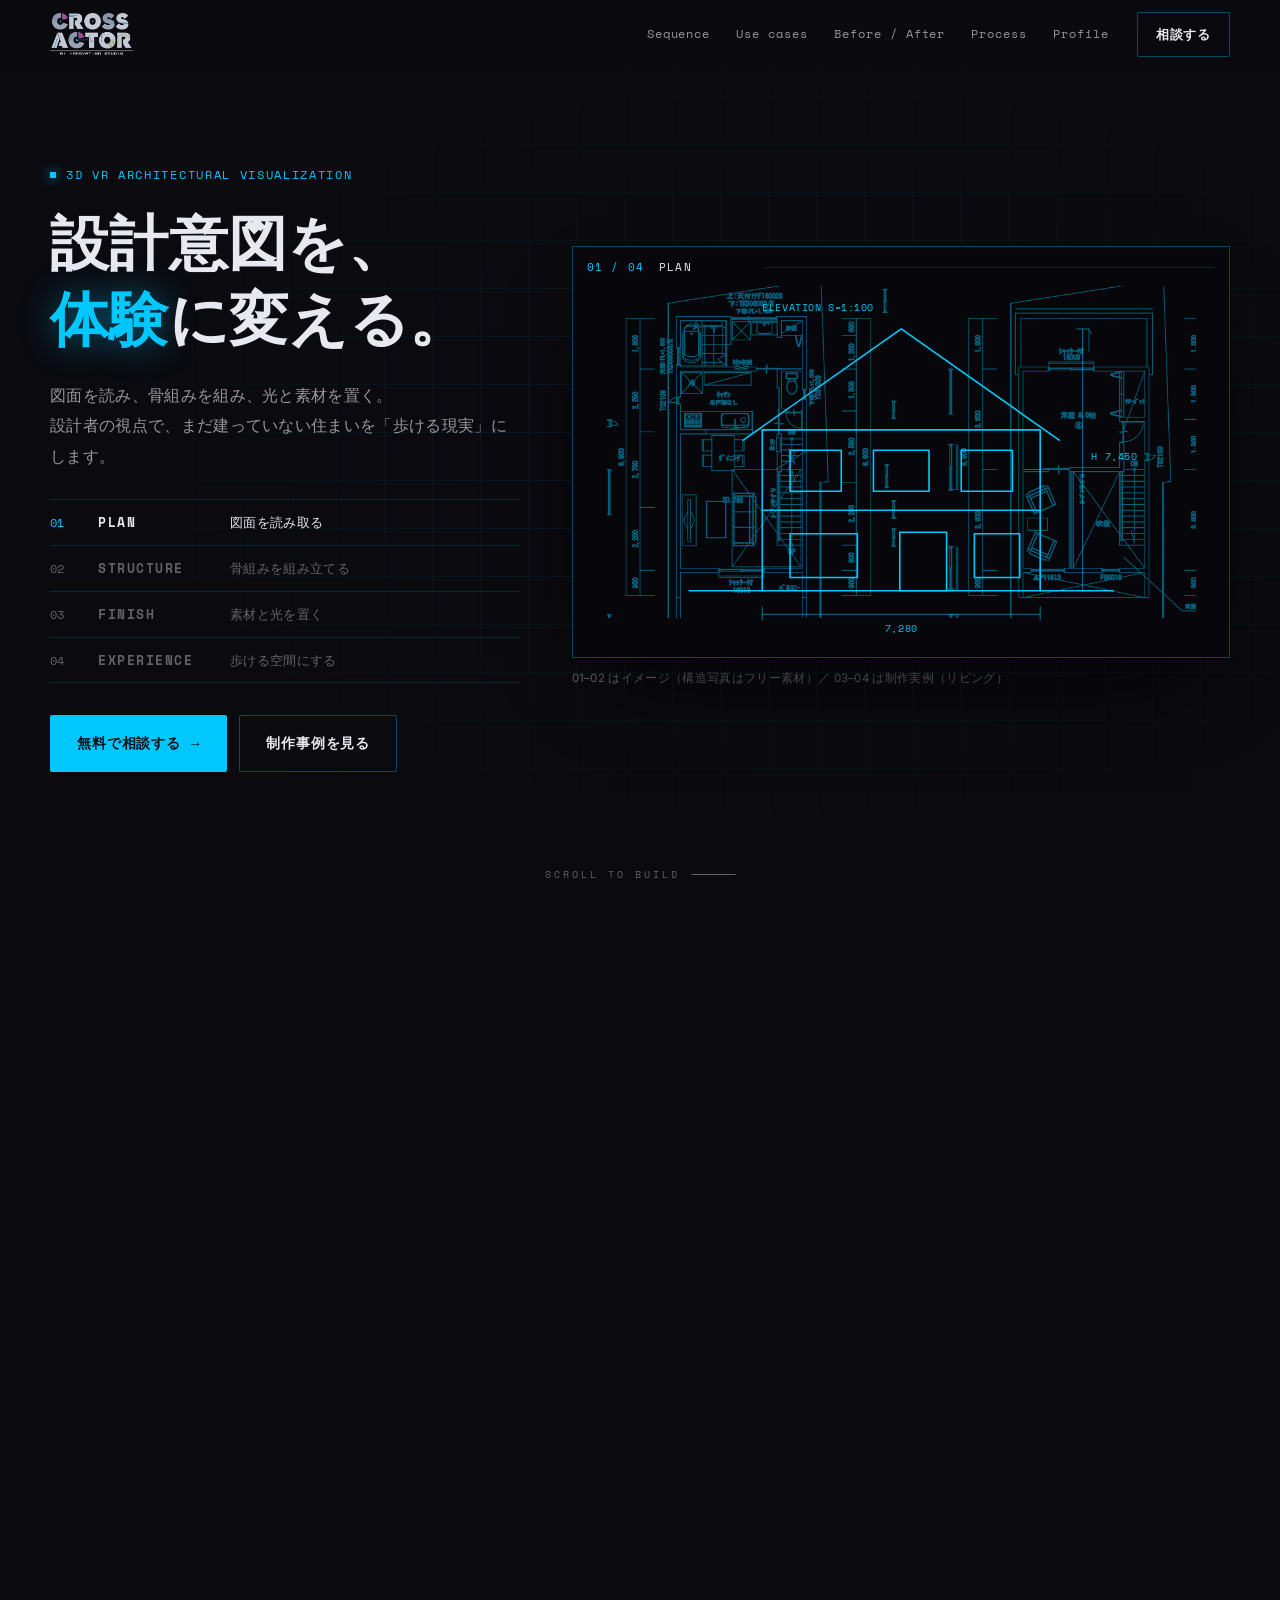
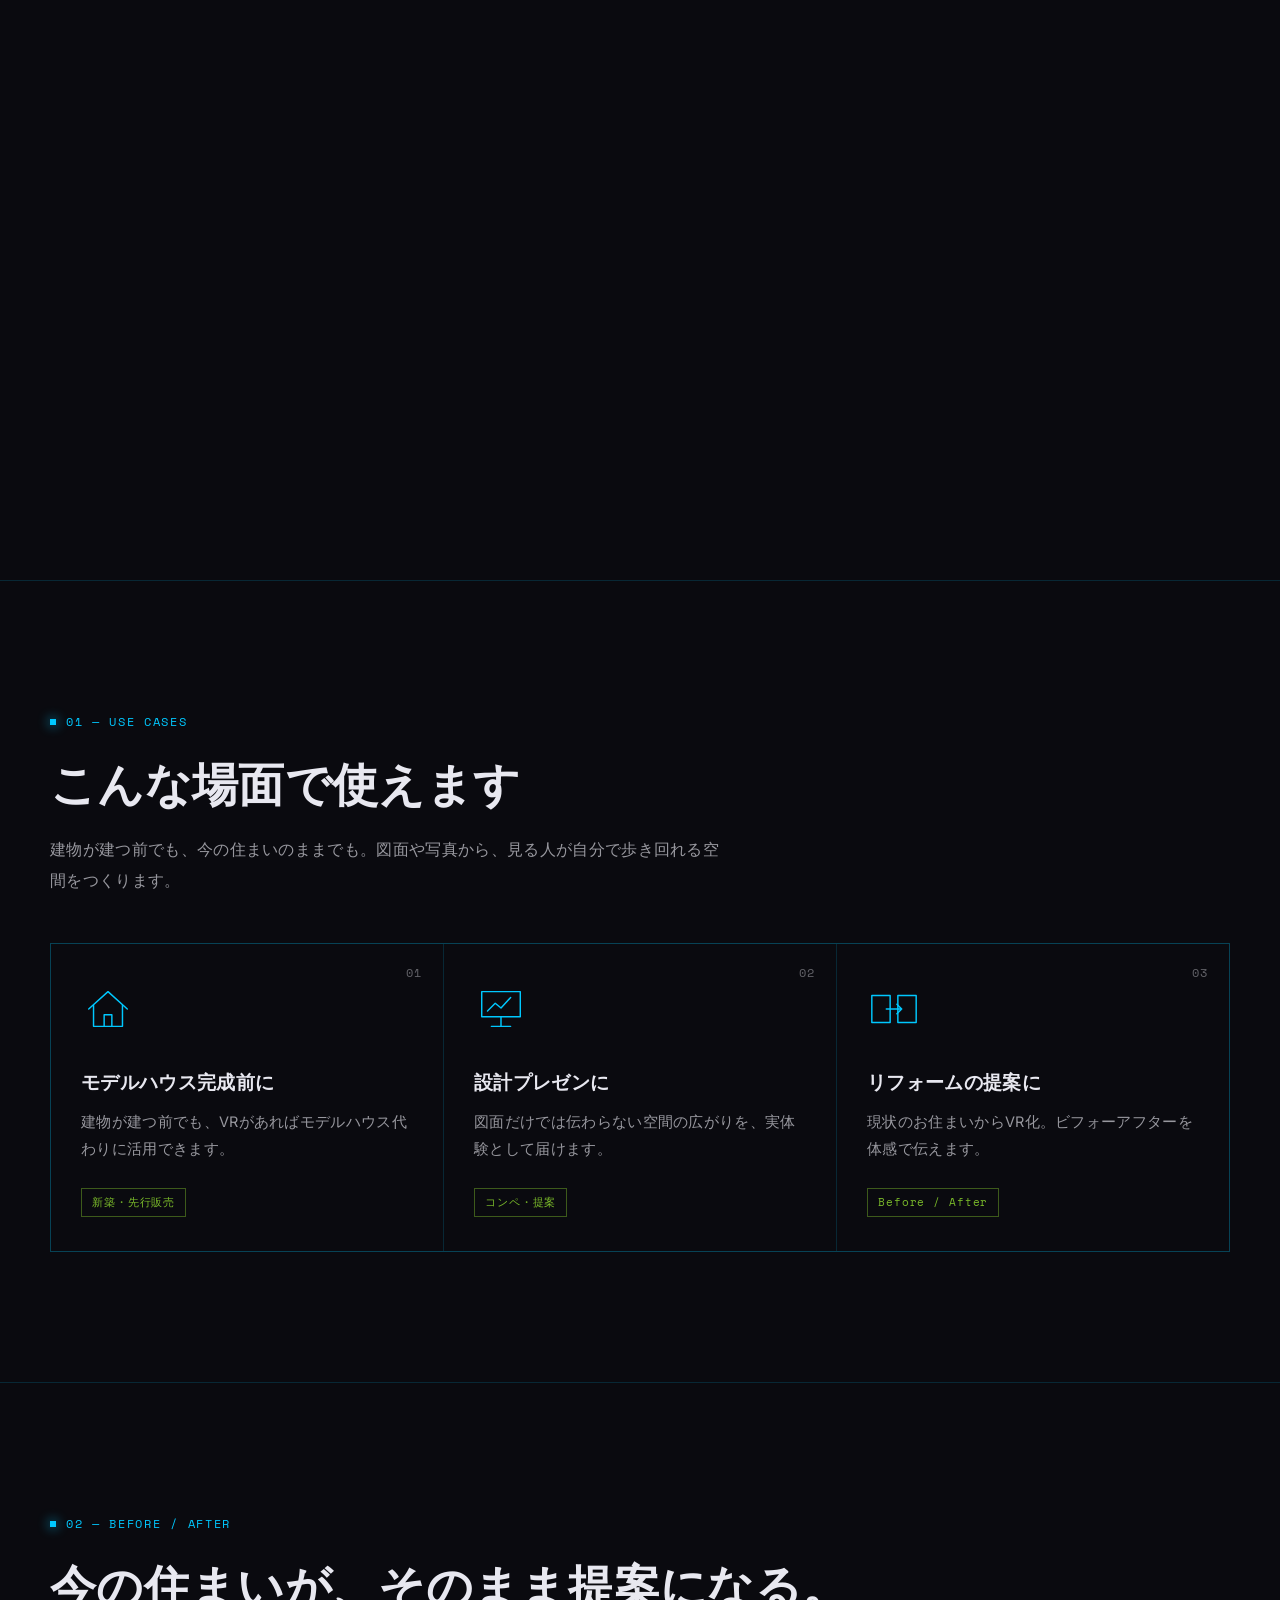
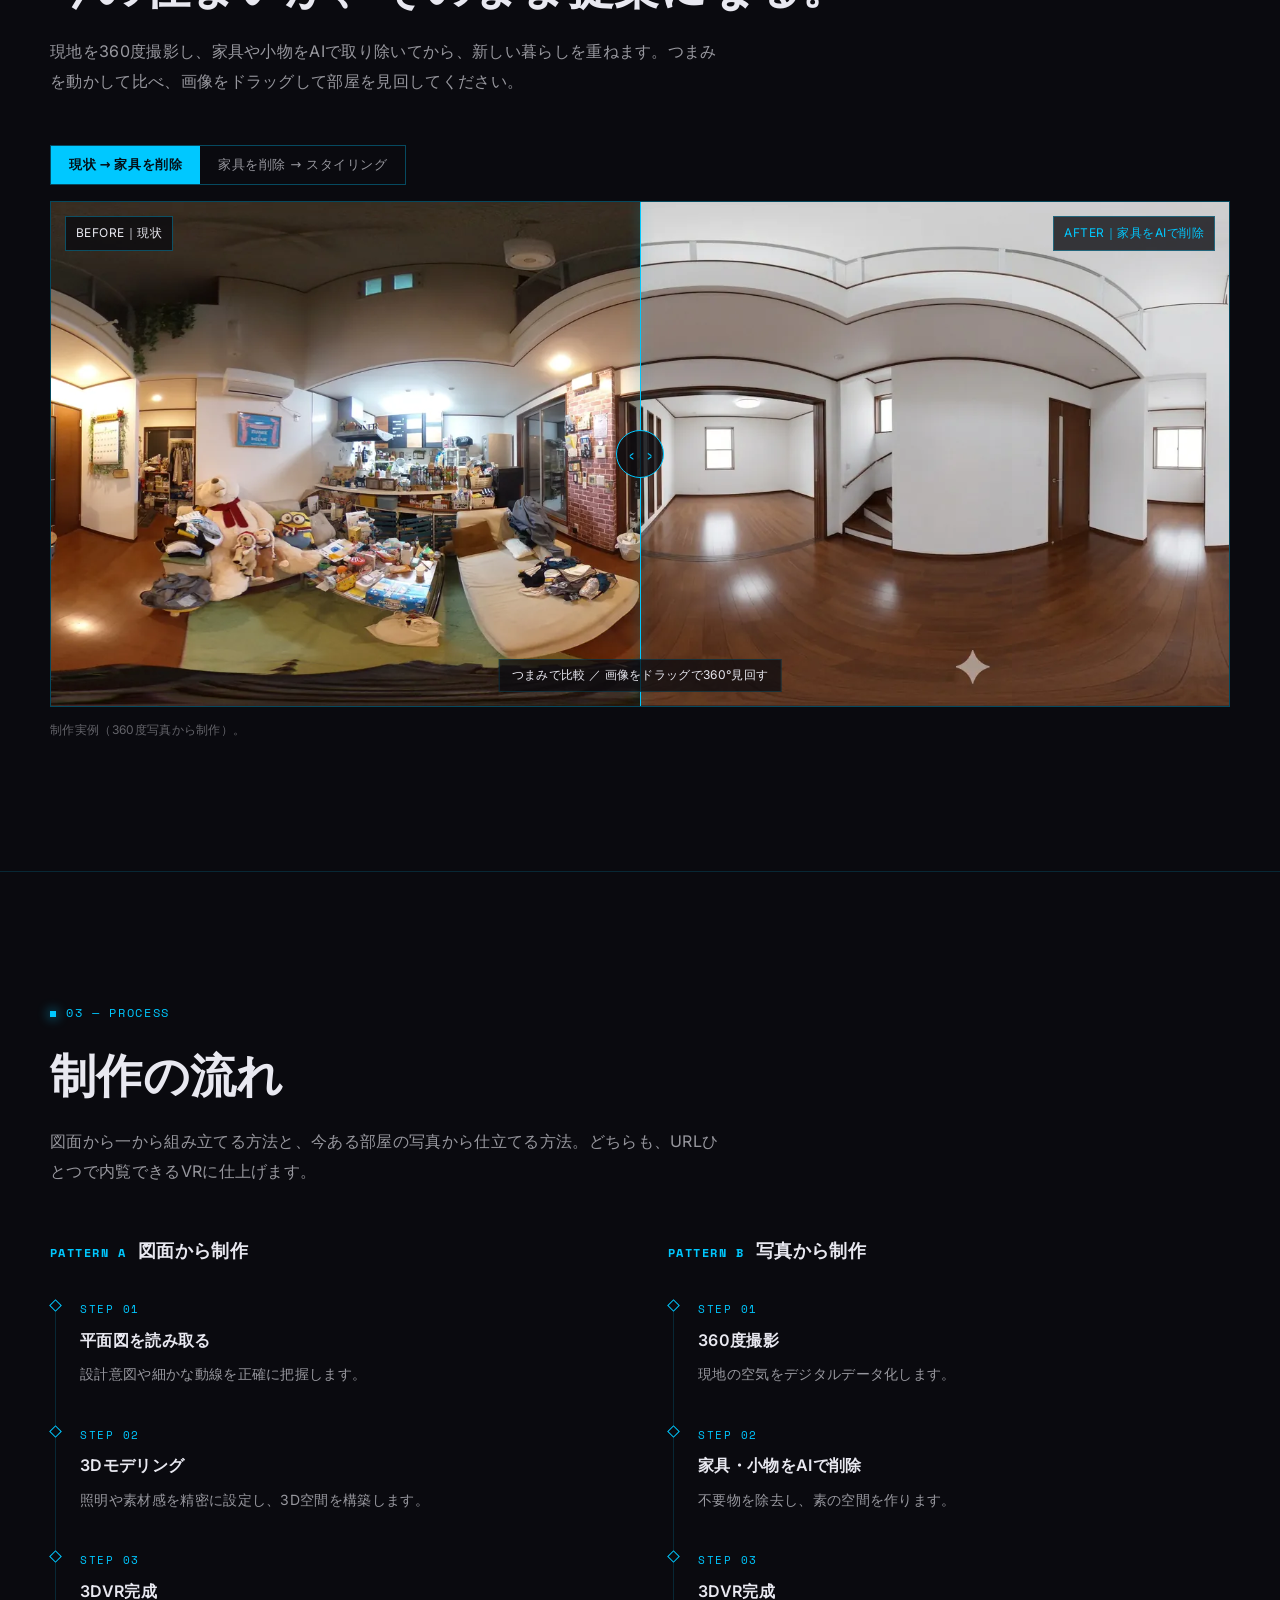
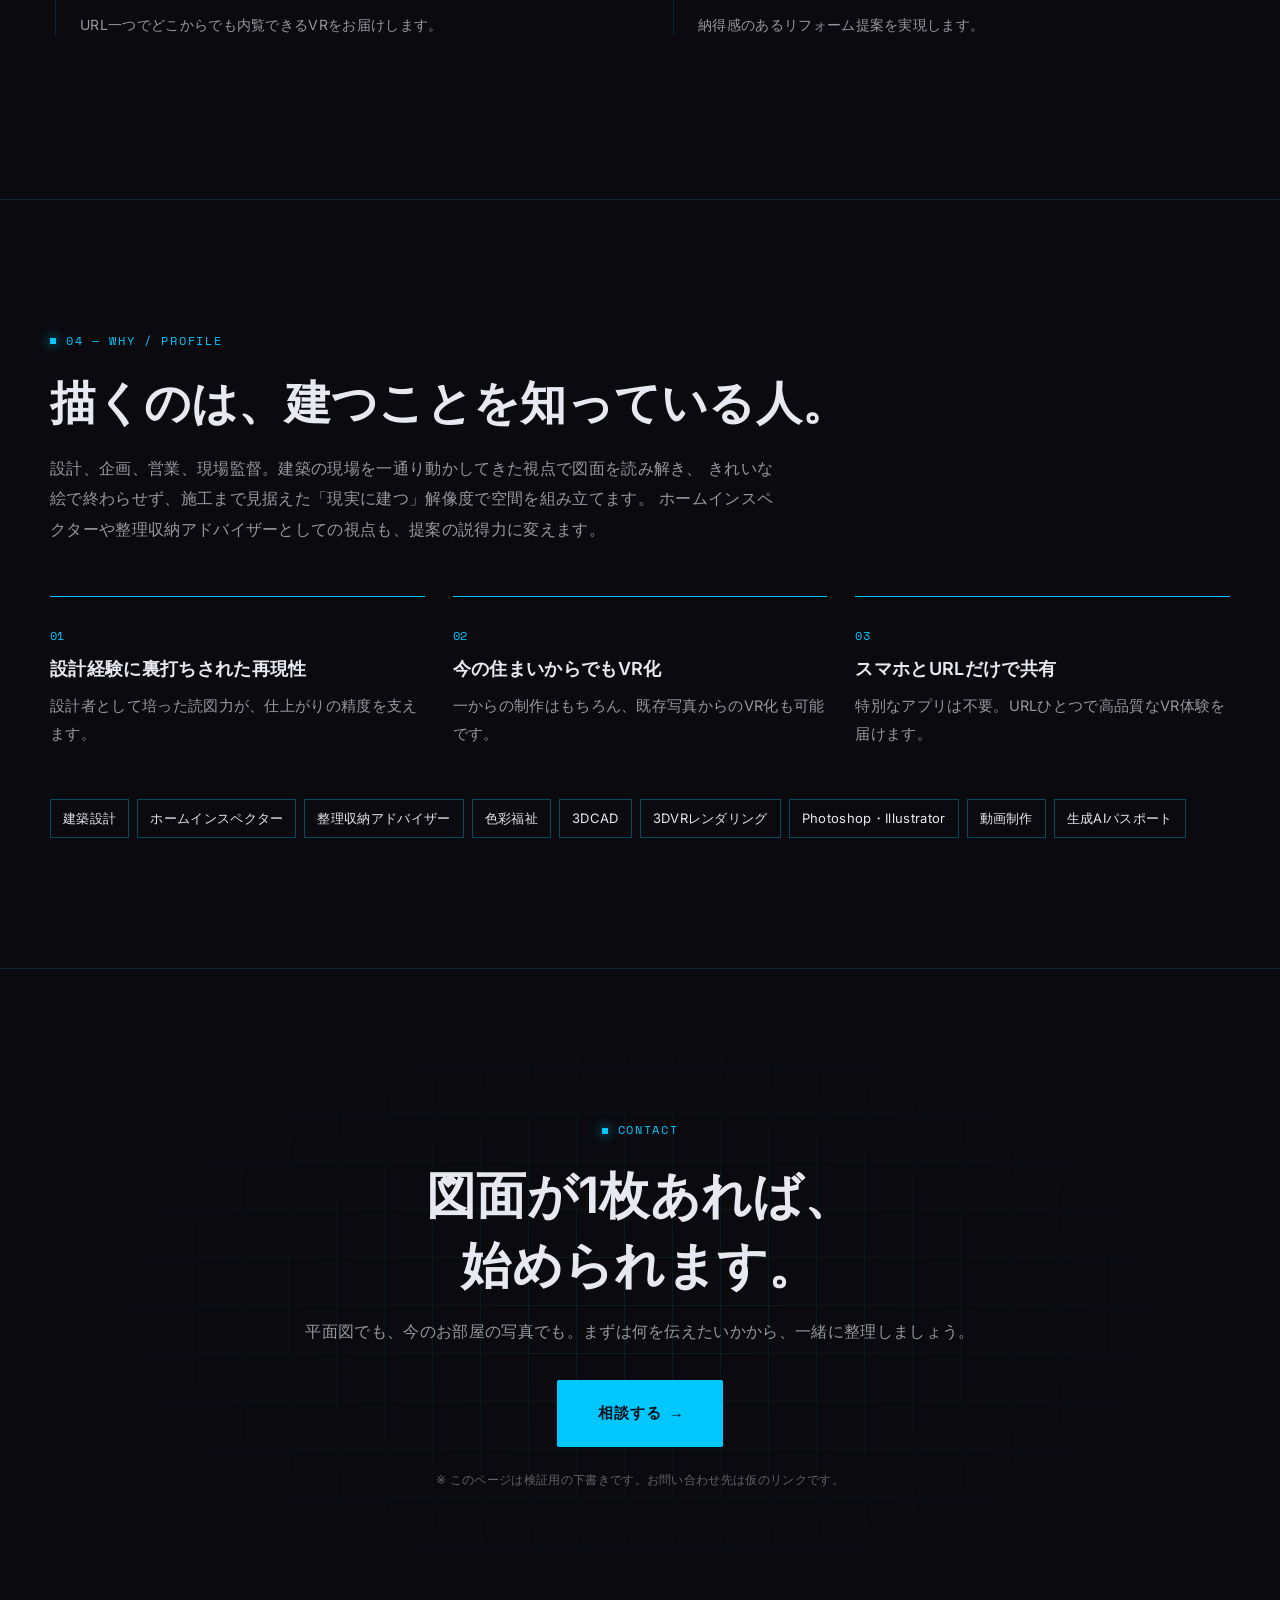
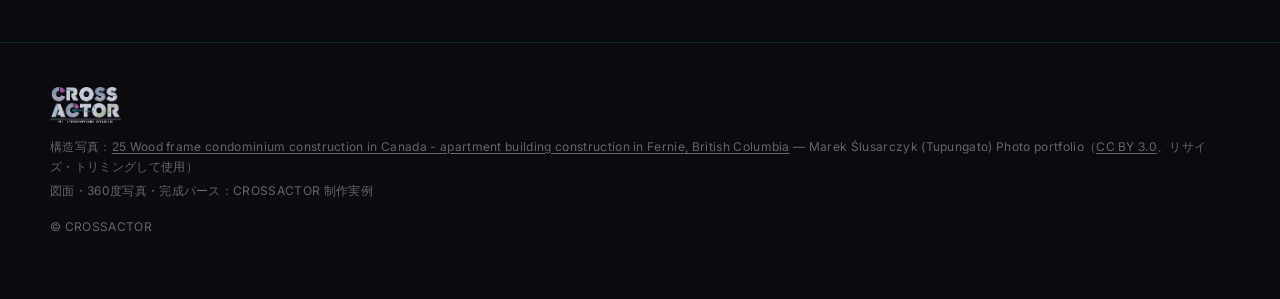
==== index.html @ f20d8192 "Crossactor の 3D VR 建築ビジュアライゼーション LP を作成 motionsites.ai を参考に「構造が見える動的演出」で構成した。 コピーは公開中のポートフォリオサイトをもとに" ====
<!DOCTYPE html>
<html lang="ja">
<head>
<meta charset="UTF-8">
<meta name="viewport" content="width=device-width, initial-scale=1">
<title>CROSSACTOR — 設計意図を、体験に変える。</title>
<meta name="description" content="図面を読み、骨組みを組み、光と素材を置く。設計者の視点で、まだ建っていない住まいを歩ける3D VR空間にします。">
<link rel="stylesheet" href="styles.css">
</head>
<body>

<header class="nav">
  <a class="nav__logo" href="#top"><img src="assets/logo-light.png" alt="CROSSACTOR AI INNOVATION STUDIO" width="618" height="314"></a>
  <nav class="nav__links" aria-label="ページ内リンク">
    <a href="#top">Sequence</a>
    <a href="#usecase">Use cases</a>
    <a href="#compare">Before / After</a>
    <a href="#process">Process</a>
    <a href="#profile">Profile</a>
  </nav>
  <a class="btn btn--line nav__cta" href="#contact">相談する</a>
</header>

<main>

<!-- ============ SEQUENCE ============
     縦に長いセクションの中身を sticky で固定し、スクロール量で
     図面 → 構造 → 完成 → 体験 の順に建物が立ち上がっていく -->
<section class="seq" id="top">
  <div class="seq__stage">
    <div class="grid" aria-hidden="true"></div>

    <div class="seq__copy">
      <p class="label"><span class="label__dot"></span>3D VR ARCHITECTURAL VISUALIZATION</p>
      <h1 class="seq__title">設計意図を、<br><span class="hl">体験</span>に変える。</h1>
      <p class="seq__lead">
        図面を読み、骨組みを組み、光と素材を置く。<br>
        設計者の視点で、まだ建っていない住まいを「歩ける現実」にします。
      </p>

      <ol class="phases" aria-label="制作の段階">
        <li class="phase" data-phase="0"><span class="phase__no">01</span><span class="phase__en">PLAN</span><span class="phase__ja">図面を読み取る</span></li>
        <li class="phase" data-phase="1"><span class="phase__no">02</span><span class="phase__en">STRUCTURE</span><span class="phase__ja">骨組みを組み立てる</span></li>
        <li class="phase" data-phase="2"><span class="phase__no">03</span><span class="phase__en">FINISH</span><span class="phase__ja">素材と光を置く</span></li>
        <li class="phase" data-phase="3"><span class="phase__no">04</span><span class="phase__en">EXPERIENCE</span><span class="phase__ja">歩ける空間にする</span></li>
      </ol>

      <div class="seq__actions">
        <a class="btn btn--primary" href="#contact">無料で相談する</a>
        <a class="btn btn--line" href="#compare">制作事例を見る</a>
      </div>
    </div>

    <div class="seq__view">
      <div class="frame" aria-hidden="true">
        <img class="layer layer--plan" src="assets/plan-lines.webp" alt="">
        <img class="layer layer--structure" src="assets/structure.webp" alt="">
        <svg class="layer layer--draw" id="drawing" viewBox="0 0 800 560" preserveAspectRatio="xMidYMid meet">
          <g id="g-plan"></g>
          <g id="g-struct"></g>
        </svg>
        <img class="layer layer--finish" src="assets/render-living.webp" alt="">

        <div class="vr">
          <span class="vr__c vr__c--tl"></span><span class="vr__c vr__c--tr"></span>
          <span class="vr__c vr__c--bl"></span><span class="vr__c vr__c--br"></span>
          <span class="vr__cross"></span>
          <span class="vr__read">VR VIEW ／ MOVE TO LOOK</span>
        </div>

        <div class="hud">
          <span class="hud__no">01 / 04</span>
          <span class="hud__name">PLAN</span>
          <span class="hud__bar"><i></i></span>
        </div>
      </div>
      <p class="view__caption">01–02 はイメージ（構造写真はフリー素材）／ 03–04 は制作実例（リビング）</p>
    </div>

    <div class="scrollcue" aria-hidden="true">SCROLL TO BUILD<span></span></div>
  </div>
</section>

<!-- ============ USE CASES ============ -->
<section class="section" id="usecase">
  <div class="wrap">
    <p class="label reveal"><span class="label__dot"></span>01 — USE CASES</p>
    <h2 class="h2 reveal">こんな場面で使えます</h2>
    <p class="lead reveal">建物が建つ前でも、今の住まいのままでも。図面や写真から、見る人が自分で歩き回れる空間をつくります。</p>

    <div class="cards">
      <article class="card reveal">
        <span class="card__no">01</span>
        <svg class="card__icon" viewBox="0 0 56 56" aria-hidden="true"><path d="M8 28 28 10l20 18"/><path d="M13 24v22h30V24"/><path d="M24 46V34h8v12"/></svg>
        <h3>モデルハウス完成前に</h3>
        <p>建物が建つ前でも、VRがあればモデルハウス代わりに活用できます。</p>
        <span class="tag">新築・先行販売</span>
      </article>
      <article class="card reveal" data-delay="90">
        <span class="card__no">02</span>
        <svg class="card__icon" viewBox="0 0 56 56" aria-hidden="true"><rect x="8" y="10" width="40" height="26"/><path d="M28 36v10M18 46h20"/><path d="M14 30l8-8 6 5 10-11"/></svg>
        <h3>設計プレゼンに</h3>
        <p>図面だけでは伝わらない空間の広がりを、実体験として届けます。</p>
        <span class="tag">コンペ・提案</span>
      </article>
      <article class="card reveal" data-delay="180">
        <span class="card__no">03</span>
        <svg class="card__icon" viewBox="0 0 56 56" aria-hidden="true"><rect x="5" y="14" width="19" height="28"/><rect x="32" y="14" width="19" height="28"/><path d="M20 28h16M31 23l5 5-5 5"/></svg>
        <h3>リフォームの提案に</h3>
        <p>現状のお住まいからVR化。ビフォーアフターを体感で伝えます。</p>
        <span class="tag">Before / After</span>
      </article>
    </div>
  </div>
</section>

<!-- ============ BEFORE / AFTER ============ -->
<section class="section" id="compare">
  <div class="wrap">
    <p class="label reveal"><span class="label__dot"></span>02 — BEFORE / AFTER</p>
    <h2 class="h2 reveal">今の住まいが、そのまま提案になる。</h2>
    <p class="lead reveal">現地を360度撮影し、家具や小物をAIで取り除いてから、新しい暮らしを重ねます。つまみを動かして比べ、画像をドラッグして部屋を見回してください。</p>

    <div class="cmp-tabs reveal" role="tablist" aria-label="比較する組み合わせ">
      <button class="cmp-tab" role="tab" aria-selected="true"
        data-a="assets/room-before.webp" data-b="assets/room-cleared.webp"
        data-la="BEFORE｜現状" data-lb="AFTER｜家具をAIで削除">現状 → 家具を削除</button>
      <button class="cmp-tab" role="tab" aria-selected="false"
        data-a="assets/room-cleared.webp" data-b="assets/room-styled.webp"
        data-la="BEFORE｜家具を削除" data-lb="AFTER｜スタイリング">家具を削除 → スタイリング</button>
    </div>

    <div class="cmp reveal" id="cmp">
      <div class="cmp__img cmp__img--a"></div>
      <div class="cmp__img cmp__img--b"></div>
      <span class="cmp__line"></span>
      <button class="cmp__handle" type="button" role="slider" aria-label="比較の位置" aria-valuemin="0" aria-valuemax="100" aria-valuenow="50">‹ ›</button>
      <span class="cmp__tag cmp__tag--a">BEFORE｜現状</span>
      <span class="cmp__tag cmp__tag--b">AFTER｜家具をAIで削除</span>
      <p class="cmp__hint">つまみで比較 ／ 画像をドラッグで360°見回す</p>
    </div>
    <p class="cmp-note">制作実例（360度写真から制作）。</p>
  </div>
</section>

<!-- ============ PROCESS ============ -->
<section class="section" id="process">
  <div class="wrap">
    <p class="label reveal"><span class="label__dot"></span>03 — PROCESS</p>
    <h2 class="h2 reveal">制作の流れ</h2>
    <p class="lead reveal">図面から一から組み立てる方法と、今ある部屋の写真から仕立てる方法。どちらも、URLひとつで内覧できるVRに仕上げます。</p>

    <div class="tracks">
      <div class="track reveal">
        <h3><small>PATTERN A</small>図面から制作</h3>
        <ol class="steps">
          <li class="step"><span class="step__no">STEP 01</span><h4>平面図を読み取る</h4><p>設計意図や細かな動線を正確に把握します。</p></li>
          <li class="step"><span class="step__no">STEP 02</span><h4>3Dモデリング</h4><p>照明や素材感を精密に設定し、3D空間を構築します。</p></li>
          <li class="step"><span class="step__no">STEP 03</span><h4>3DVR完成</h4><p>URL一つでどこからでも内覧できるVRをお届けします。</p></li>
        </ol>
      </div>
      <div class="track reveal" data-delay="120">
        <h3><small>PATTERN B</small>写真から制作</h3>
        <ol class="steps">
          <li class="step"><span class="step__no">STEP 01</span><h4>360度撮影</h4><p>現地の空気をデジタルデータ化します。</p></li>
          <li class="step"><span class="step__no">STEP 02</span><h4>家具・小物をAIで削除</h4><p>不要物を除去し、素の空間を作ります。</p></li>
          <li class="step"><span class="step__no">STEP 03</span><h4>3DVR完成</h4><p>納得感のあるリフォーム提案を実現します。</p></li>
        </ol>
      </div>
    </div>
  </div>
</section>

<!-- ============ PROFILE ============ -->
<section class="section" id="profile">
  <div class="wrap">
    <p class="label reveal"><span class="label__dot"></span>04 — WHY / PROFILE</p>
    <h2 class="h2 reveal">描くのは、建つことを<wbr>知っている人。</h2>
    <p class="profile__text reveal">
      設計、企画、営業、現場監督。建築の現場を一通り動かしてきた視点で図面を読み解き、
      きれいな絵で終わらせず、施工まで見据えた「現実に建つ」解像度で空間を組み立てます。
      ホームインスペクターや整理収納アドバイザーとしての視点も、提案の説得力に変えます。
    </p>

    <div class="why">
      <div class="why__item reveal"><span class="why__no">01</span><h3>設計経験に裏打ちされた再現性</h3><p>設計者として培った読図力が、仕上がりの精度を支えます。</p></div>
      <div class="why__item reveal" data-delay="90"><span class="why__no">02</span><h3>今の住まいからでもVR化</h3><p>一からの制作はもちろん、既存写真からのVR化も可能です。</p></div>
      <div class="why__item reveal" data-delay="180"><span class="why__no">03</span><h3>スマホとURLだけで共有</h3><p>特別なアプリは不要。URLひとつで高品質なVR体験を届けます。</p></div>
    </div>

    <ul class="skills reveal" aria-label="スキルと資格">
      <li>建築設計</li><li>ホームインスペクター</li><li>整理収納アドバイザー</li><li>色彩福祉</li>
      <li>3DCAD</li><li>3DVRレンダリング</li><li>Photoshop・Illustrator</li><li>動画制作</li><li>生成AIパスポート</li>
    </ul>
  </div>
</section>

<!-- ============ CTA ============ -->
<section class="cta" id="contact">
  <div class="wrap cta__inner">
    <p class="label label--center reveal"><span class="label__dot"></span>CONTACT</p>
    <h2 class="cta__title reveal">図面が1枚あれば、始められます。</h2>
    <p class="cta__lead reveal">平面図でも、今のお部屋の写真でも。まずは何を伝えたいかから、一緒に整理しましょう。</p>
    <a class="btn btn--primary btn--lg reveal" href="#contact">相談する</a>
    <p class="cta__note">※ このページは検証用の下書きです。お問い合わせ先は仮のリンクです。</p>
  </div>
</section>

</main>

<footer class="foot">
  <div class="wrap foot__inner">
    <img class="foot__logo" src="assets/logo-light.png" alt="CROSSACTOR" width="618" height="314">
    <ul class="credits">
      <li>構造写真：<a href="https://commons.wikimedia.org/wiki/File:25_Wood_frame_condominium_construction_in_Canada_-_apartment_building_construction_in_Fernie,_British_Columbia.jpg" rel="noopener">25 Wood frame condominium construction in Canada - apartment building construction in Fernie, British Columbia</a> — Marek Ślusarczyk (Tupungato) Photo portfolio（<a href="https://creativecommons.org/licenses/by/3.0" rel="noopener license">CC BY 3.0</a>、リサイズ・トリミングして使用）</li>
      <li>図面・360度写真・完成パース：CROSSACTOR 制作実例</li>
    </ul>
    <p class="foot__copy">© CROSSACTOR</p>
  </div>
</footer>

<script src="app.js"></script>
</body>
</html>
---- styles.css ----
/* =========================================================
   CROSSACTOR — 3D VR 建築ビジュアライゼーション LP
   配色と書体は、ロゴと公開中ポートフォリオサイトから引いている
   （brand-guide.md は空のため）
   ========================================================= */

/* 書体は同梱（ライセンス: assets/fonts/OFL-*.txt） */
@font-face{
  font-family:"Space Mono"; font-style:normal; font-weight:400; font-display:swap;
  src:url("assets/fonts/space-mono-400-latin.woff2") format("woff2");
}
@font-face{
  font-family:"Space Mono"; font-style:normal; font-weight:700; font-display:swap;
  src:url("assets/fonts/space-mono-700-latin.woff2") format("woff2");
}
@font-face{
  font-family:"Inter"; font-style:normal; font-weight:300 600; font-display:swap;
  src:url("assets/fonts/inter-latin.woff2") format("woff2");
}

:root{
  --bg:      #0a0a0f;
  --bg2:     #0e0f17;
  --ink:     #07070b;

  --cyan:    #00c8ff;   /* ロゴの回路線 */
  --purple:  #b44af0;   /* ロゴの扇形 */
  --green:   #7aba2a;   /* ロゴの家 */

  --text:    #e8e8f0;
  --muted:   rgba(232,232,240,.64);
  --faint:   rgba(232,232,240,.4);
  --rule:    rgba(0,200,255,.16);
  --rule2:   rgba(0,200,255,.34);

  --wrap:    1180px;
  --ease:    cubic-bezier(.16,.84,.44,1);

  --mono: "Space Mono", ui-monospace, Menlo, Consolas, monospace;
  --sans: Inter, "Hiragino Kaku Gothic ProN", "Hiragino Sans", "Yu Gothic",
          "Noto Sans JP", Meiryo, system-ui, sans-serif;
}

*, *::before, *::after{ box-sizing:border-box; }
html{ scroll-behavior:smooth; }
body{
  margin:0;
  background:var(--bg); color:var(--text);
  font-family:var(--sans); font-size:16px; line-height:1.9; letter-spacing:.02em;
  -webkit-font-smoothing:antialiased;
  overflow-x:hidden;
}
img{ max-width:100%; display:block; }
/* 日本語の見出しは句読点でだけ折り返す（「始められま／す。」のような泣き別れを防ぐ）。
   句読点の無い長い語が画面幅を超えるときだけ、どこでも折る */
.seq__title, .h2, .cta__title, .card h3, .why__item h3{
  word-break:keep-all; overflow-wrap:anywhere; line-break:strict;
}
a{ color:inherit; text-decoration:none; }
.wrap{ width:min(100% - 48px, var(--wrap)); margin-inline:auto; }

/* ---------- ナビ ---------- */
.nav{
  position:fixed; inset:0 0 auto 0; z-index:100;
  display:flex; align-items:center; gap:28px;
  padding:12px max(24px, calc((100vw - var(--wrap)) / 2));
  background:linear-gradient(to bottom, rgba(10,10,15,.92), rgba(10,10,15,0));
  border-bottom:1px solid transparent;
  transition:background .4s var(--ease), border-color .4s var(--ease);
}
.nav.is-stuck{
  background:rgba(10,10,15,.9);
  backdrop-filter:blur(12px);
  border-bottom-color:var(--rule);
}
.nav__logo img{ height:42px; width:auto; }
.nav__links{ display:flex; gap:26px; margin-left:auto; }
.nav__links a{
  font-family:var(--mono); font-size:12px; letter-spacing:.08em;
  color:var(--muted); transition:color .3s var(--ease);
}
.nav__links a:hover{ color:var(--cyan); }

/* ---------- ボタン ---------- */
.btn{
  display:inline-flex; align-items:center; justify-content:center; gap:10px;
  padding:14px 26px; border:1px solid transparent; border-radius:2px;
  font-size:14px; font-weight:600; letter-spacing:.06em; white-space:nowrap;
  cursor:pointer;
  transition:transform .35s var(--ease), box-shadow .35s var(--ease),
             border-color .35s var(--ease), color .35s var(--ease), background .35s var(--ease);
}
.btn--primary{ background:var(--cyan); color:#041018; }
.btn--primary::after{ content:"→"; font-family:var(--mono); }
.btn--primary:hover{
  transform:translateY(-2px);
  box-shadow:0 0 0 1px var(--cyan), 0 12px 40px -10px rgba(0,200,255,.75);
}
.btn--line{ border-color:var(--rule2); color:var(--text); background:rgba(10,10,15,.4); }
.btn--line:hover{ border-color:var(--cyan); color:var(--cyan); }
.btn--lg{ padding:18px 40px; font-size:15px; }
.nav__cta{ padding:9px 18px; font-size:13px; }

/* ---------- 共通見出し ---------- */
.label{
  display:flex; align-items:center; gap:10px;
  font-family:var(--mono); font-size:12px; letter-spacing:.14em;
  color:var(--cyan); margin:0 0 18px;
}
.label--center{ justify-content:center; }
.label__dot{ width:6px; height:6px; background:var(--cyan); box-shadow:0 0 12px var(--cyan); flex:none; }
.h2{ font-size:clamp(28px, 4vw, 46px); line-height:1.4; font-weight:700; margin:0 0 18px; }
.lead{ color:var(--muted); max-width:42em; margin:0 0 48px; }

/* =========================================================
   SEQUENCE（図面 → 構造 → 完成 → 体験）
   ========================================================= */
.seq{ position:relative; height:420vh; }
.seq__stage{
  position:sticky; top:0;
  height:100vh; height:100svh;
  overflow:hidden;
  display:grid; grid-template-columns:minmax(0,5fr) minmax(0,7fr);
  gap:clamp(24px, 4vw, 64px); align-items:center;
  padding:92px max(24px, calc((100vw - var(--wrap)) / 2)) 56px;
}
/* 方眼：設計図の紙を思わせる背景 */
.grid{
  position:absolute; inset:0; z-index:0; pointer-events:none;
  background-image:
    linear-gradient(var(--rule) 1px, transparent 1px),
    linear-gradient(90deg, var(--rule) 1px, transparent 1px);
  background-size:48px 48px;
  -webkit-mask-image:radial-gradient(ellipse at 62% 50%, #000 15%, transparent 72%);
          mask-image:radial-gradient(ellipse at 62% 50%, #000 15%, transparent 72%);
  opacity:.55;
}

.seq__copy{ position:relative; z-index:2; }
.seq__title{
  font-size:clamp(34px, 4.6vw, 64px); line-height:1.3; font-weight:800;
  margin:0 0 22px;
}
.hl{ color:var(--cyan); text-shadow:0 0 34px rgba(0,200,255,.45); }
.seq__lead{ color:var(--muted); font-size:clamp(14px, 1.3vw, 16px); margin:0 0 28px; }

.phases{ list-style:none; margin:0 0 32px; padding:0; border-top:1px solid var(--rule); }
.phase{
  position:relative;
  display:grid; grid-template-columns:40px 124px 1fr; align-items:baseline; gap:8px;
  padding:10px 0; border-bottom:1px solid var(--rule);
  color:var(--faint); transition:color .4s var(--ease);
}
/* 段階ごとの進み具合を下線で見せる */
.phase::after{
  content:""; position:absolute; left:0; bottom:-1px; height:1px;
  width:calc(var(--t, 0) * 100%);
  background:var(--cyan); box-shadow:0 0 8px var(--cyan);
}
.phase.is-active, .phase.is-done{ color:var(--text); }
.phase__no{ font-family:var(--mono); font-size:12px; }
.phase.is-active .phase__no{ color:var(--cyan); }
.phase__en{ font-family:var(--mono); font-size:13px; font-weight:700; letter-spacing:.12em; }
.phase__ja{ font-size:13px; }
.seq__actions{ display:flex; flex-wrap:wrap; gap:12px; }

.seq__view{ position:relative; z-index:2; }
.frame{
  position:relative; overflow:hidden;
  aspect-ratio:16 / 10;
  border:1px solid var(--rule2);
  background:var(--ink);
  box-shadow:0 40px 90px -40px rgba(0,0,0,.9), 0 0 0 1px rgba(0,0,0,.4);
}
.layer{ position:absolute; inset:0; width:100%; height:100%; object-fit:cover; }

.layer--plan{ z-index:1; object-fit:contain; padding:5%; opacity:0; }
/* 構造写真は下から“立ち上がる”ように見せる */
.layer--structure{
  z-index:2; opacity:0;
  clip-path:inset(100% 0 0 0);
  filter:saturate(.75) contrast(1.06) brightness(.78);
}
.layer--draw{ z-index:3; }
.layer--draw line, .layer--draw polyline, .layer--draw rect{
  fill:none; stroke:var(--cyan); stroke-width:1.6;
  vector-effect:non-scaling-stroke; stroke-linecap:round; stroke-linejoin:round;
  stroke-dasharray:1; stroke-dashoffset:1;
}
.layer--draw .dim{ stroke:rgba(0,200,255,.55); stroke-width:1; }
.layer--draw .struct{ stroke:var(--green); stroke-opacity:.9; }
.layer--draw text{
  fill:var(--cyan); font-family:var(--mono); font-size:13px; letter-spacing:.06em;
  opacity:0;
}
/* 完成パースは左から右へ“塗られていく” */
.layer--finish{
  z-index:4;
  clip-path:inset(0 100% 0 0);
  transform:scale(1.12);
  will-change:transform, clip-path;
}

/* VR表示：四隅のブラケットと照準 */
.vr{
  position:absolute; inset:0; z-index:5; pointer-events:none;
  opacity:0; transition:opacity .6s var(--ease);
}
.frame.is-vr{ cursor:crosshair; }
.frame.is-vr .vr{ opacity:1; }
.vr__c{ position:absolute; width:26px; height:26px; border:0 solid var(--cyan); }
.vr__c--tl{ top:44px; left:14px; border-top-width:2px; border-left-width:2px; }
.vr__c--tr{ top:44px; right:14px; border-top-width:2px; border-right-width:2px; }
.vr__c--bl{ bottom:14px; left:14px; border-bottom-width:2px; border-left-width:2px; }
.vr__c--br{ bottom:14px; right:14px; border-bottom-width:2px; border-right-width:2px; }
.vr__cross{
  position:absolute; left:50%; top:50%; width:22px; height:22px; transform:translate(-50%,-50%);
  background:
    linear-gradient(var(--cyan), var(--cyan)) center / 1px 100% no-repeat,
    linear-gradient(var(--cyan), var(--cyan)) center / 100% 1px no-repeat;
  opacity:.8;
}
.vr__read{
  position:absolute; left:50%; bottom:18px; transform:translateX(-50%);
  font-family:var(--mono); font-size:11px; letter-spacing:.14em; color:var(--cyan);
  background:rgba(7,7,11,.7); padding:4px 10px; white-space:nowrap;
}

.hud{
  position:absolute; left:0; right:0; top:0; z-index:6;
  display:flex; align-items:center; gap:14px;
  padding:10px 14px;
  font-family:var(--mono); font-size:11px; letter-spacing:.12em; color:var(--cyan);
  background:linear-gradient(to bottom, rgba(7,7,11,.9), rgba(7,7,11,0));
}
.hud__name{ color:var(--text); min-width:92px; }
.hud__bar{ flex:1; height:1px; background:var(--rule); }
.hud__bar i{ display:block; height:100%; width:0; background:var(--cyan); box-shadow:0 0 8px var(--cyan); }

.view__caption{ margin:10px 0 0; font-size:11.5px; color:var(--faint); }

.scrollcue{
  position:absolute; left:50%; bottom:16px; z-index:3; transform:translateX(-50%);
  display:flex; align-items:center; gap:12px;
  font-family:var(--mono); font-size:10px; letter-spacing:.3em; color:var(--faint);
  white-space:nowrap;
}
.scrollcue span{
  width:44px; height:1px; background:var(--faint);
  transform-origin:left; animation:cue 2.2s var(--ease) infinite;
}
@keyframes cue{
  0%  { transform:scaleX(0); opacity:1; }
  60% { transform:scaleX(1); opacity:1; }
  100%{ transform:scaleX(1); opacity:0; }
}

/* =========================================================
   セクション共通
   ========================================================= */
.section{ position:relative; padding:130px 0; border-top:1px solid var(--rule); }

/* ---------- USE CASES ---------- */
.cards{
  display:grid; grid-template-columns:repeat(auto-fit, minmax(260px, 1fr));
  gap:1px; background:var(--rule); border:1px solid var(--rule);
}
.card{ position:relative; background:var(--bg); padding:38px 30px 34px; transition:background .4s var(--ease); }
.card:hover{ background:var(--bg2); }
.card__no{ position:absolute; top:18px; right:22px; font-family:var(--mono); font-size:12px; color:var(--faint); }
.card__icon{ width:54px; height:54px; margin-bottom:24px; fill:none; stroke:var(--cyan); stroke-width:1.5; stroke-linejoin:round; stroke-linecap:round; }
.card h3{ font-size:19px; line-height:1.5; margin:0 0 10px; }
.card p{ color:var(--muted); font-size:14.5px; margin:0 0 22px; }
.tag{
  display:inline-block; padding:3px 10px;
  font-family:var(--mono); font-size:11px; letter-spacing:.08em;
  color:var(--green); border:1px solid rgba(122,186,42,.45);
}

/* ---------- BEFORE / AFTER ---------- */
.cmp-tabs{ display:flex; flex-wrap:wrap; width:fit-content; margin-bottom:16px; border:1px solid var(--rule2); }
.cmp-tab{
  appearance:none; border:0; background:transparent; color:var(--muted); cursor:pointer;
  padding:10px 18px; font-family:var(--sans); font-size:13px; letter-spacing:.04em;
  transition:background .3s var(--ease), color .3s var(--ease);
}
.cmp-tab:hover{ color:var(--text); }
.cmp-tab[aria-selected="true"]{ background:var(--cyan); color:#041018; font-weight:600; }
.cmp-tab:focus-visible{ outline:2px solid var(--cyan); outline-offset:2px; }

.cmp{
  position:relative; overflow:hidden;
  aspect-ratio:21 / 9; min-height:300px;
  border:1px solid var(--rule2); background:var(--ink);
  cursor:grab; user-select:none; -webkit-user-select:none; touch-action:pan-y;
  --pos:50%; --pan:0px;
}
.cmp.is-panning{ cursor:grabbing; }
/* 360度写真は左右がつながっているので、横に繰り返して回し続けられる */
.cmp__img{
  position:absolute; inset:0;
  background-size:auto 100%; background-repeat:repeat-x;
  background-position:var(--pan) 50%;
}
.cmp__img--b{ clip-path:inset(0 0 0 var(--pos)); }
.cmp__line{
  position:absolute; top:0; bottom:0; left:var(--pos); width:1px;
  background:var(--cyan); box-shadow:0 0 12px var(--cyan); pointer-events:none;
}
.cmp__handle{
  position:absolute; top:50%; left:var(--pos); z-index:2;
  width:48px; height:48px; transform:translate(-50%, -50%);
  display:grid; place-items:center;
  border:1px solid var(--cyan); border-radius:50%;
  background:rgba(10,10,15,.82); color:var(--cyan);
  font-family:var(--mono); font-size:15px; cursor:ew-resize; touch-action:none;
}
.cmp__handle:focus-visible{ outline:2px solid var(--cyan); outline-offset:4px; }
.cmp__tag{
  position:absolute; top:14px; z-index:1;
  padding:5px 10px; font-family:var(--sans); font-size:12px; letter-spacing:.04em;
  background:rgba(10,10,15,.78); border:1px solid var(--rule2); pointer-events:none;
}
.cmp__tag--a{ left:14px; }
.cmp__tag--b{ right:14px; color:var(--cyan); }
.cmp__hint{
  position:absolute; left:50%; bottom:14px; transform:translateX(-50%); z-index:1;
  margin:0; padding:4px 12px; white-space:nowrap; pointer-events:none;
  font-size:12px; background:rgba(10,10,15,.75); border:1px solid var(--rule);
  transition:opacity .5s var(--ease);
}
.cmp.is-touched .cmp__hint{ opacity:0; }
.cmp-note{ margin:12px 0 0; font-size:12px; color:var(--faint); }

/* ---------- PROCESS ---------- */
.tracks{ display:grid; grid-template-columns:repeat(auto-fit, minmax(300px, 1fr)); gap:56px; }
.track h3{ display:flex; align-items:baseline; gap:12px; font-size:18px; margin:0 0 24px; }
.track h3 small{ font-family:var(--mono); font-size:12px; letter-spacing:.12em; color:var(--cyan); }
.steps{ position:relative; list-style:none; margin:0; padding:0 0 0 30px; }
.steps::before, .steps::after{
  content:""; position:absolute; left:5px; top:8px; width:1px;
}
.steps::before{ bottom:34px; background:var(--rule); }
/* スクロールに合わせて線が伸びる */
.steps::after{
  height:calc(var(--draw, 0) * (100% - 42px));
  background:var(--cyan); box-shadow:0 0 8px var(--cyan);
}
.step{ position:relative; padding:0 0 30px; }
.step::before{
  content:""; position:absolute; left:-29px; top:9px; width:9px; height:9px;
  border:1px solid var(--cyan); background:var(--bg); transform:rotate(45deg);
}
.step__no{ font-family:var(--mono); font-size:11px; letter-spacing:.14em; color:var(--cyan); }
.step h4{ margin:2px 0 6px; font-size:16px; }
.step p{ margin:0; color:var(--muted); font-size:14px; }

/* ---------- PROFILE ---------- */
.profile__text{ color:var(--muted); max-width:46em; margin:0 0 52px; }
.why{ display:grid; grid-template-columns:repeat(auto-fit, minmax(260px, 1fr)); gap:28px; margin-bottom:52px; }
.why__item{ border-top:1px solid var(--cyan); padding-top:22px; }
.why__no{ font-family:var(--mono); font-size:12px; color:var(--cyan); }
.why__item h3{ font-size:18px; line-height:1.5; margin:6px 0 10px; }
.why__item p{ margin:0; color:var(--muted); font-size:14.5px; }
.skills{ display:flex; flex-wrap:wrap; gap:8px; list-style:none; margin:0; padding:0; }
.skills li{ padding:6px 12px; font-size:13px; border:1px solid var(--rule2); }

/* ---------- CTA ---------- */
.cta{ position:relative; overflow:hidden; padding:150px 0; text-align:center; border-top:1px solid var(--rule); }
.cta::before{
  content:""; position:absolute; inset:0; pointer-events:none;
  background-image:
    linear-gradient(var(--rule) 1px, transparent 1px),
    linear-gradient(90deg, var(--rule) 1px, transparent 1px);
  background-size:48px 48px;
  -webkit-mask-image:radial-gradient(ellipse at 50% 50%, #000 10%, transparent 65%);
          mask-image:radial-gradient(ellipse at 50% 50%, #000 10%, transparent 65%);
  opacity:.6;
}
.cta__inner{ position:relative; max-width:720px; }
.cta__title{ font-size:clamp(28px, 4.2vw, 50px); line-height:1.4; margin:0 0 16px; }
.cta__lead{ color:var(--muted); margin:0 auto 34px; }
.cta__note{ margin:22px 0 0; font-size:12px; color:var(--faint); }

/* ---------- フッター ---------- */
.foot{ border-top:1px solid var(--rule); padding:44px 0 60px; font-size:12px; color:var(--faint); }
.foot__inner{ display:grid; gap:14px; }
.foot__logo{ height:36px; width:auto; }
.credits{ list-style:none; margin:0; padding:0; display:grid; gap:4px; line-height:1.7; }
.credits a{ text-decoration:underline; text-underline-offset:2px; }
.foot__copy{ margin:0; }

/* ---------- スクロール演出 ---------- */
.reveal{ opacity:0; transform:translateY(24px); transition:opacity .9s var(--ease), transform .9s var(--ease); }
.reveal.is-in{ opacity:1; transform:none; }

/* ---------- レスポンシブ ---------- */
@media (max-width:980px){
  .nav__links{ display:none; }
  .nav__cta{ margin-left:auto; }
  .nav__logo img{ height:34px; }
  .seq__stage{
    grid-template-columns:1fr; align-content:center; gap:18px;
    padding-top:70px; padding-bottom:44px;
  }
  .seq__view{ order:-1; }
  .frame{ aspect-ratio:16 / 11; }
  .seq__title{ font-size:clamp(28px, 7vw, 44px); margin-bottom:12px; }
  .seq__lead, .phase__ja, .view__caption{ display:none; }
  .phase{ grid-template-columns:34px 1fr; padding:5px 0; }
  .phases{ margin-bottom:18px; }
  .section{ padding:96px 0; }
}
@media (max-width:560px){
  .seq__actions .btn--line{ display:none; }
  .cmp{ aspect-ratio:4 / 3; }
  .cmp__tag{ font-size:11px; }
}

@media (prefers-reduced-motion:reduce){
  html{ scroll-behavior:auto; }
  *, *::before, *::after{ animation-duration:.01ms !important; animation-iteration-count:1 !important; transition-duration:.01ms !important; }
  .reveal{ opacity:1; transform:none; }
}
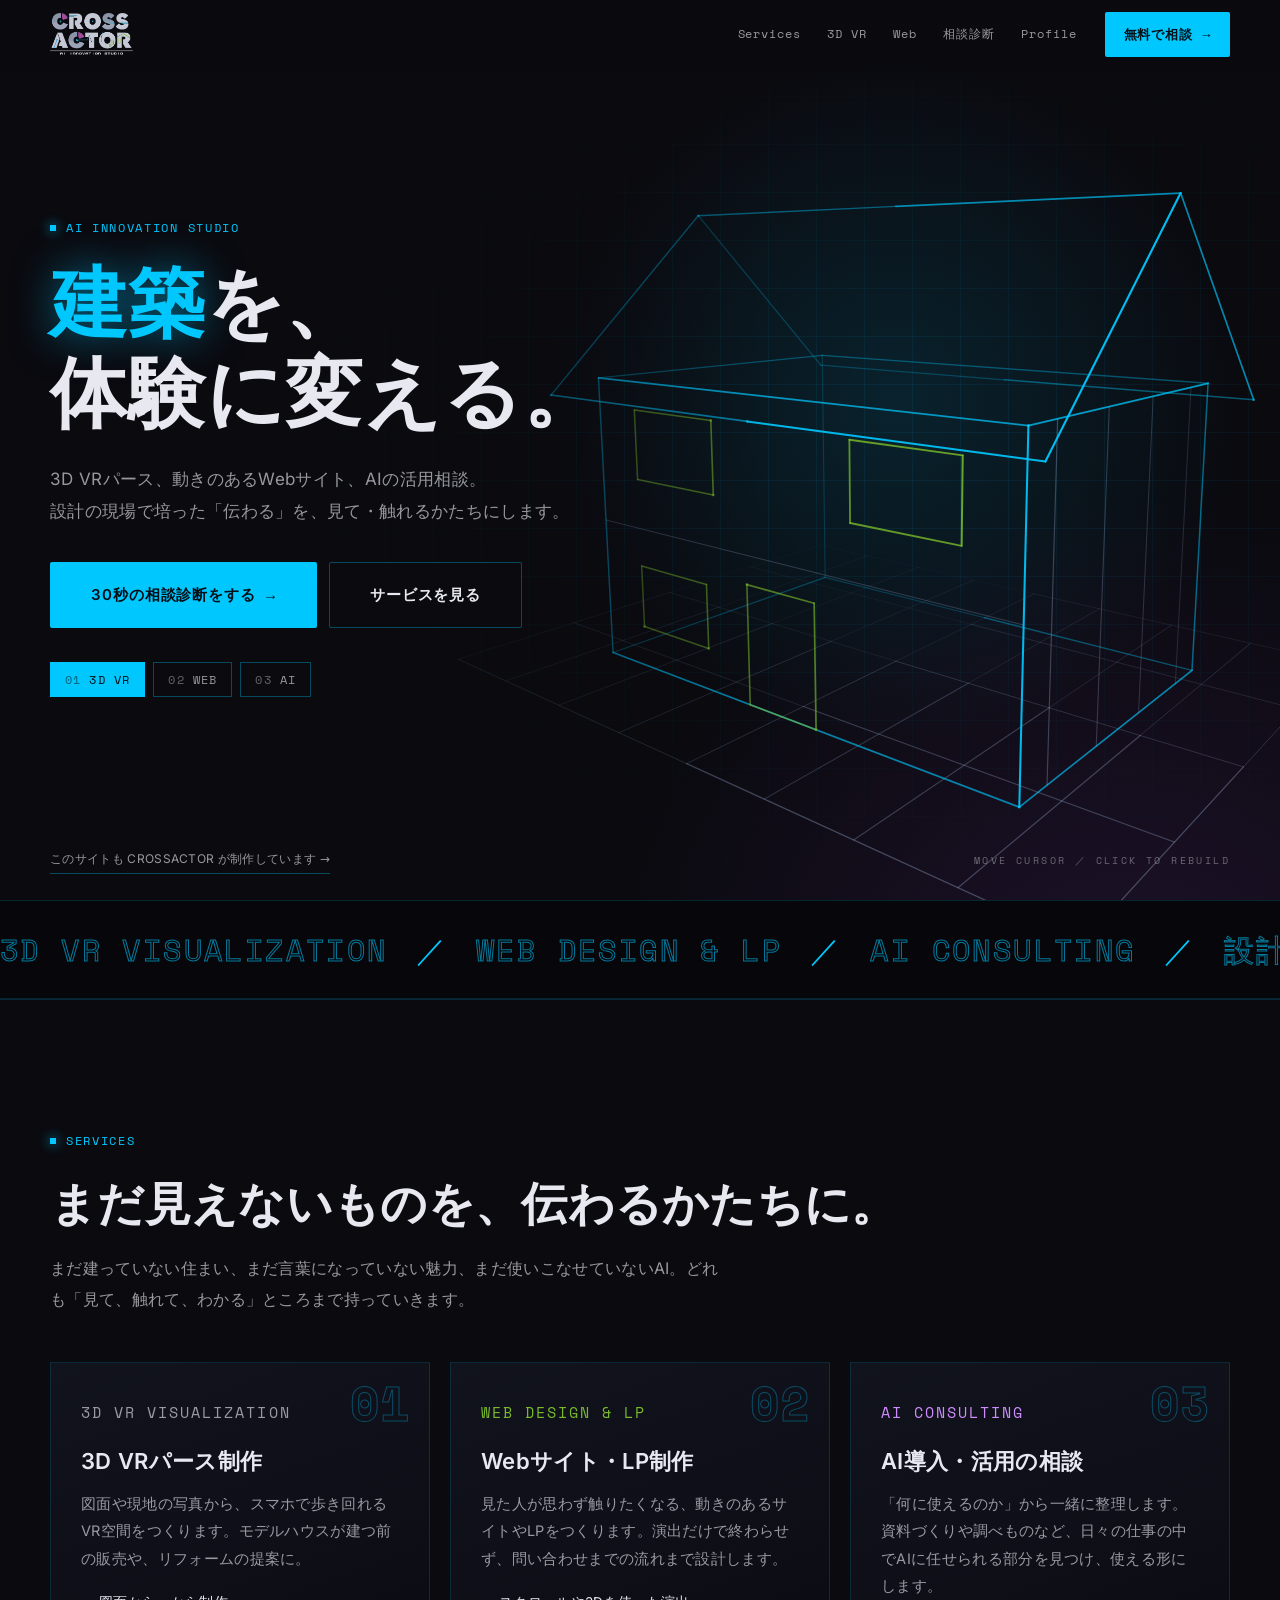
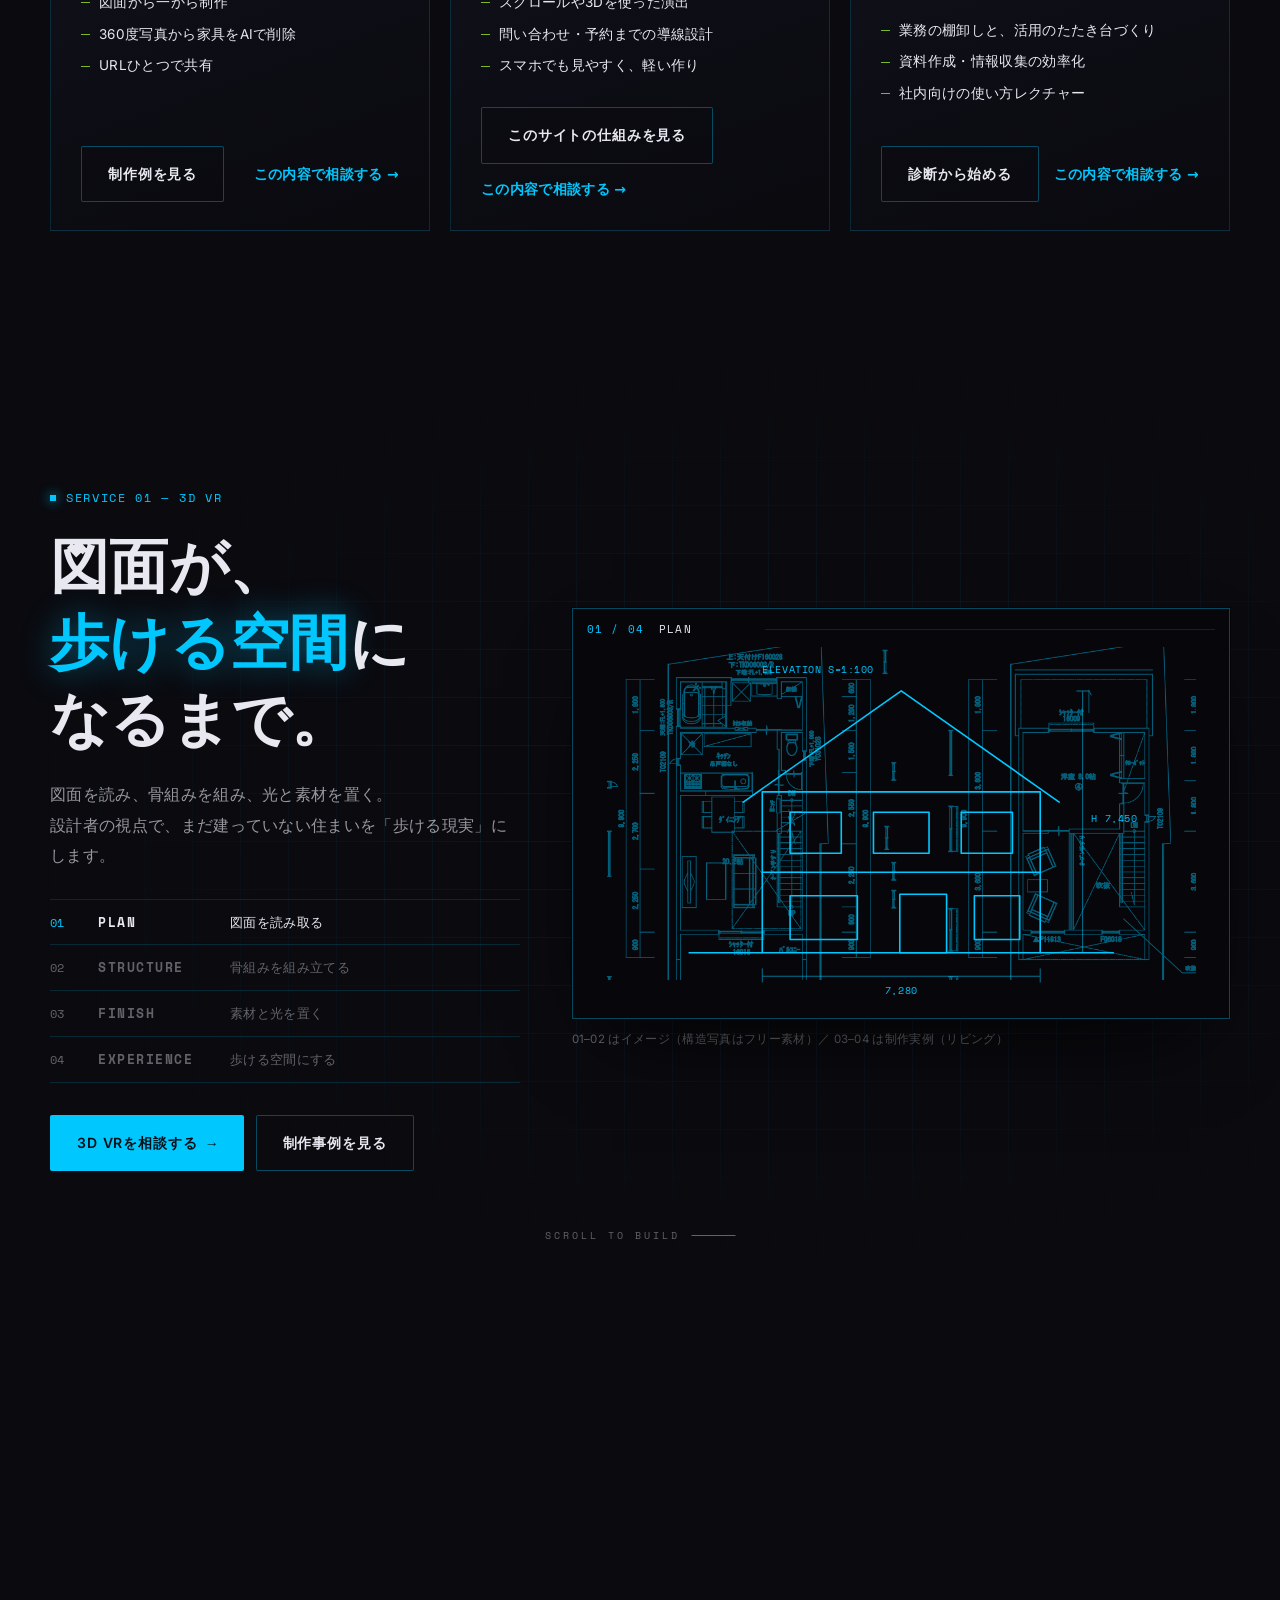
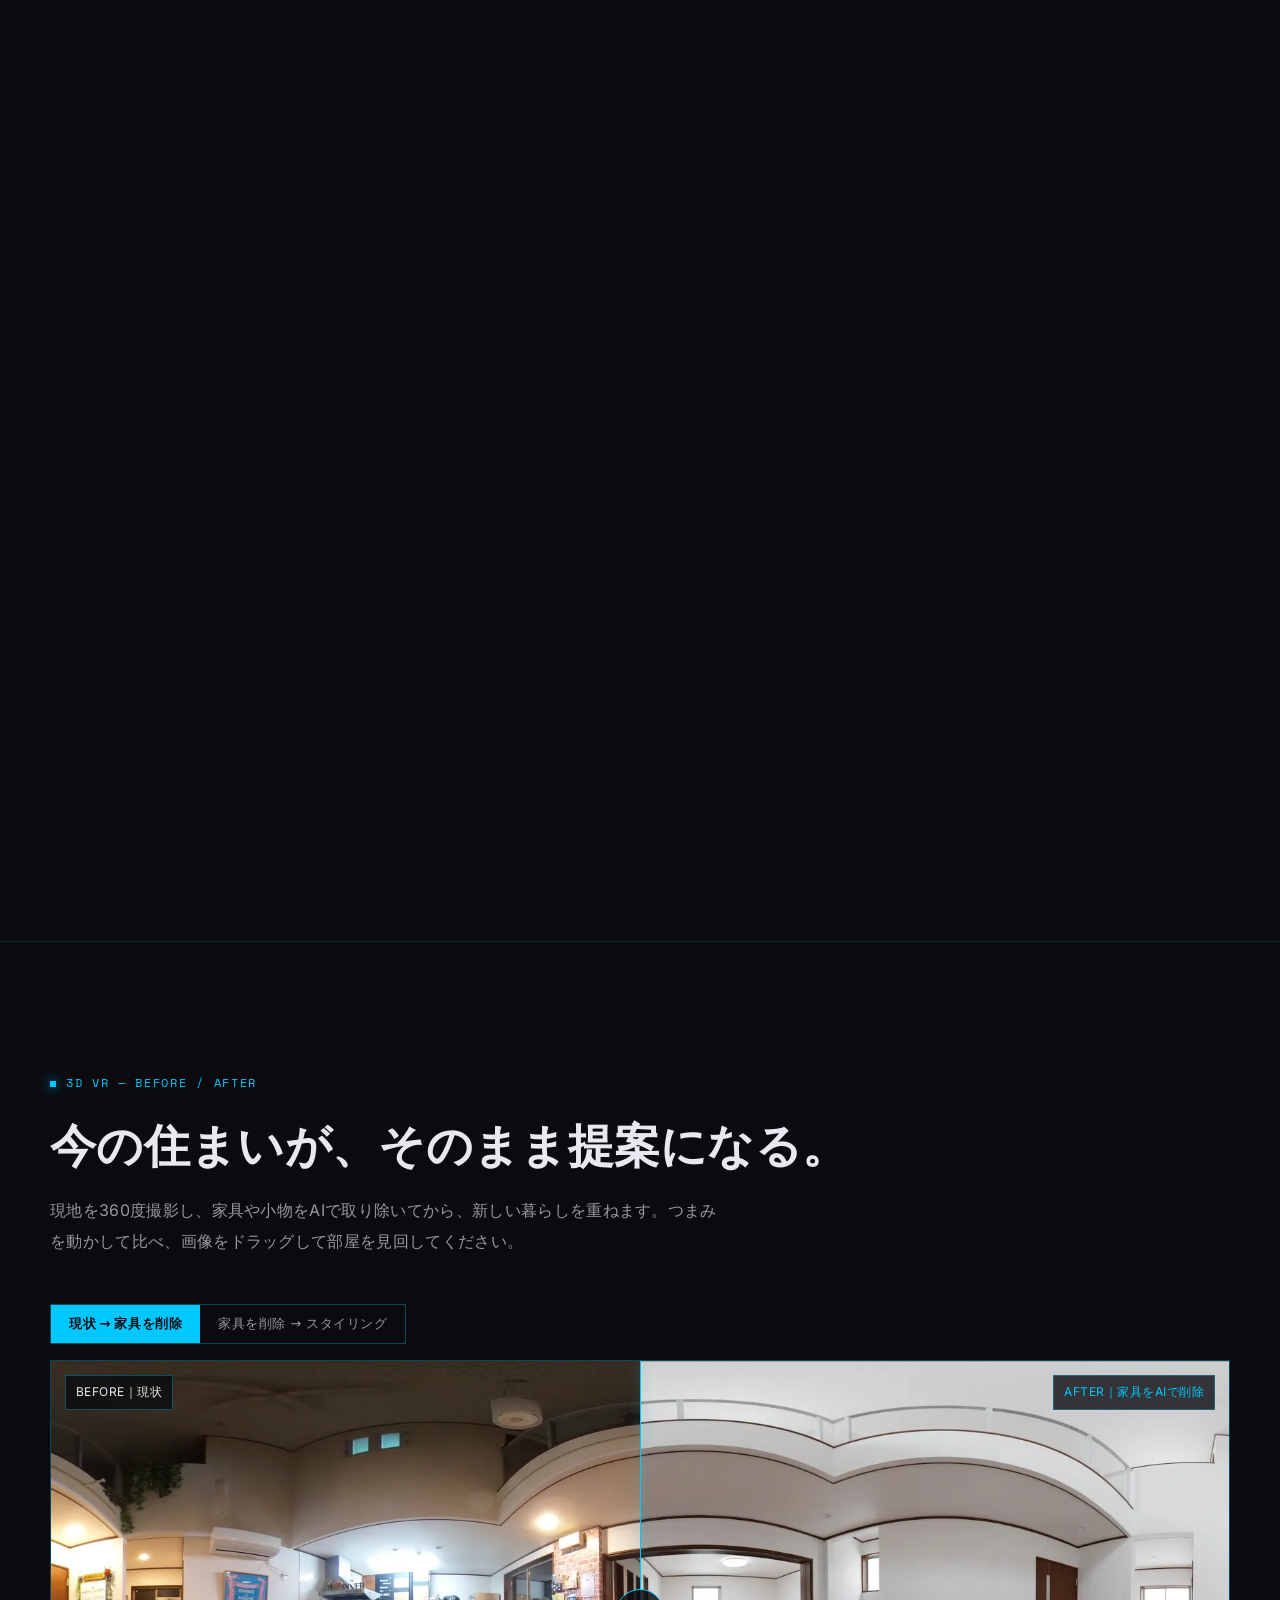
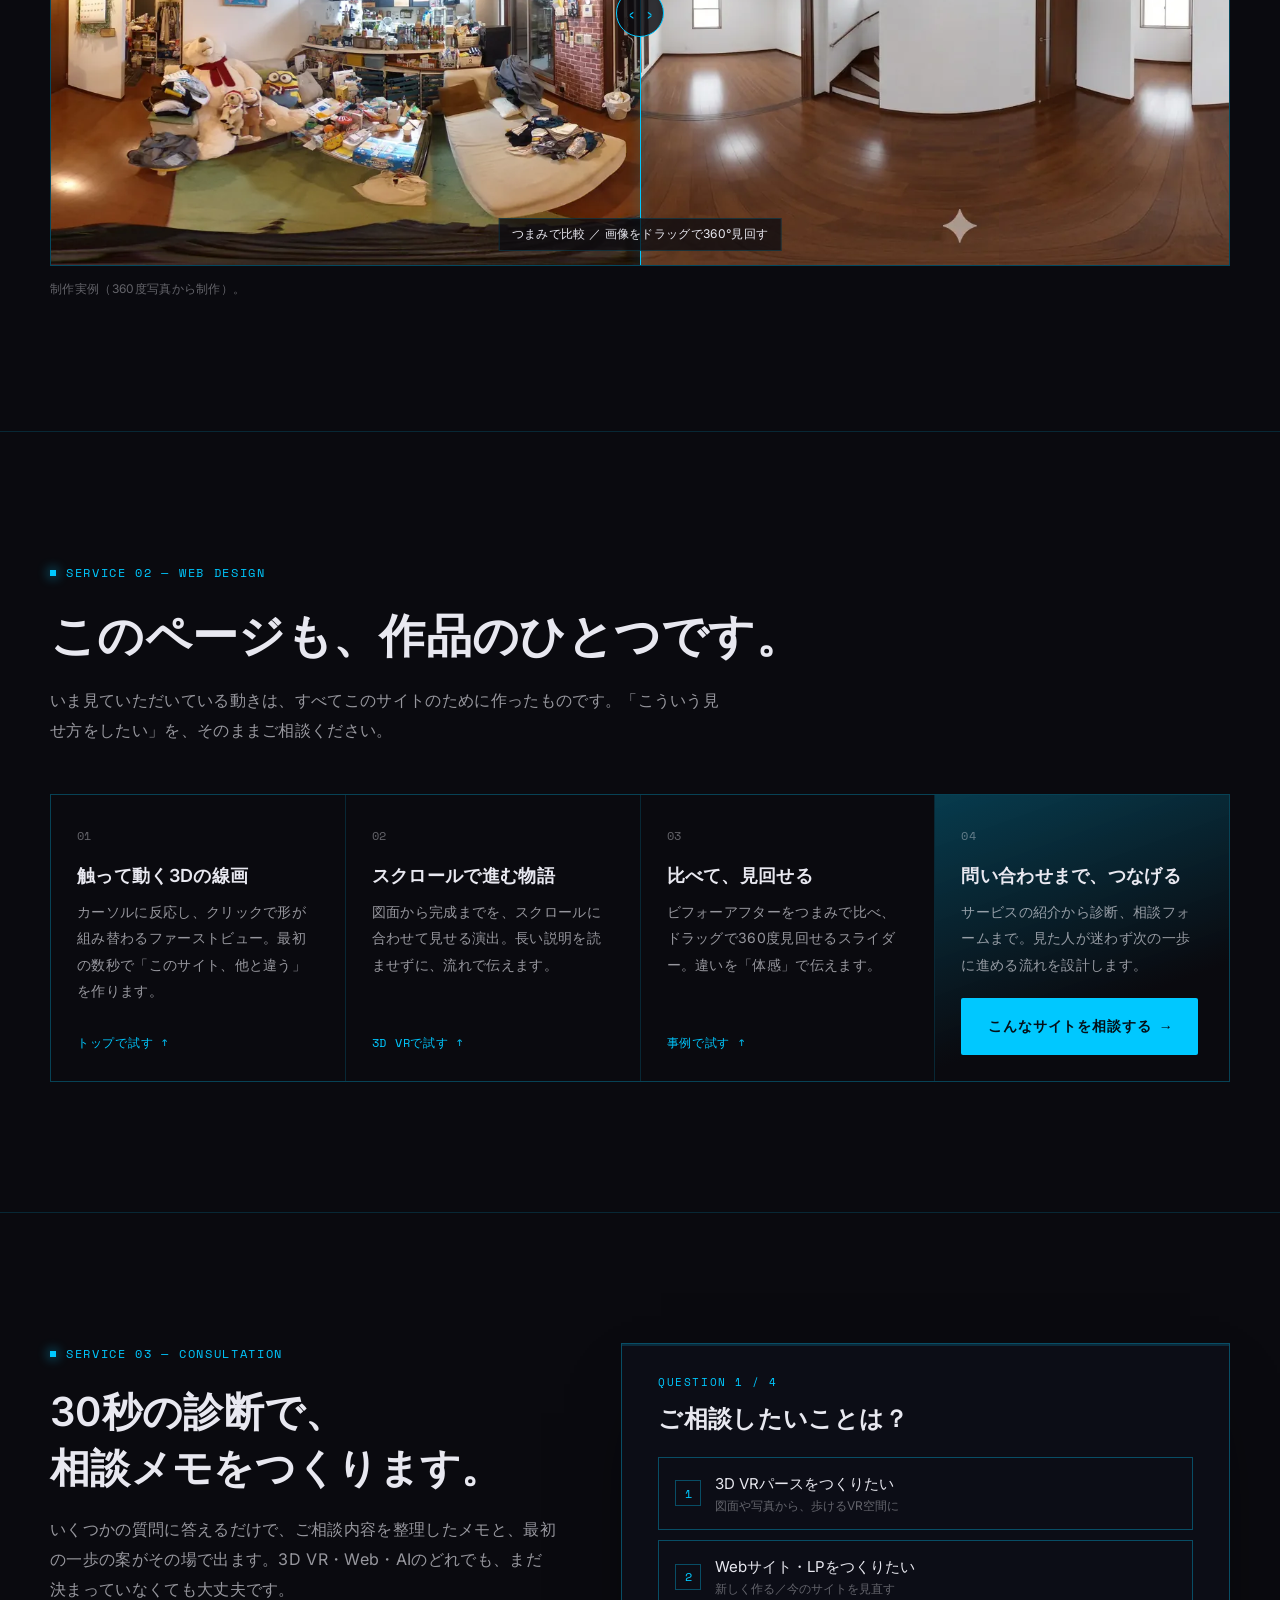
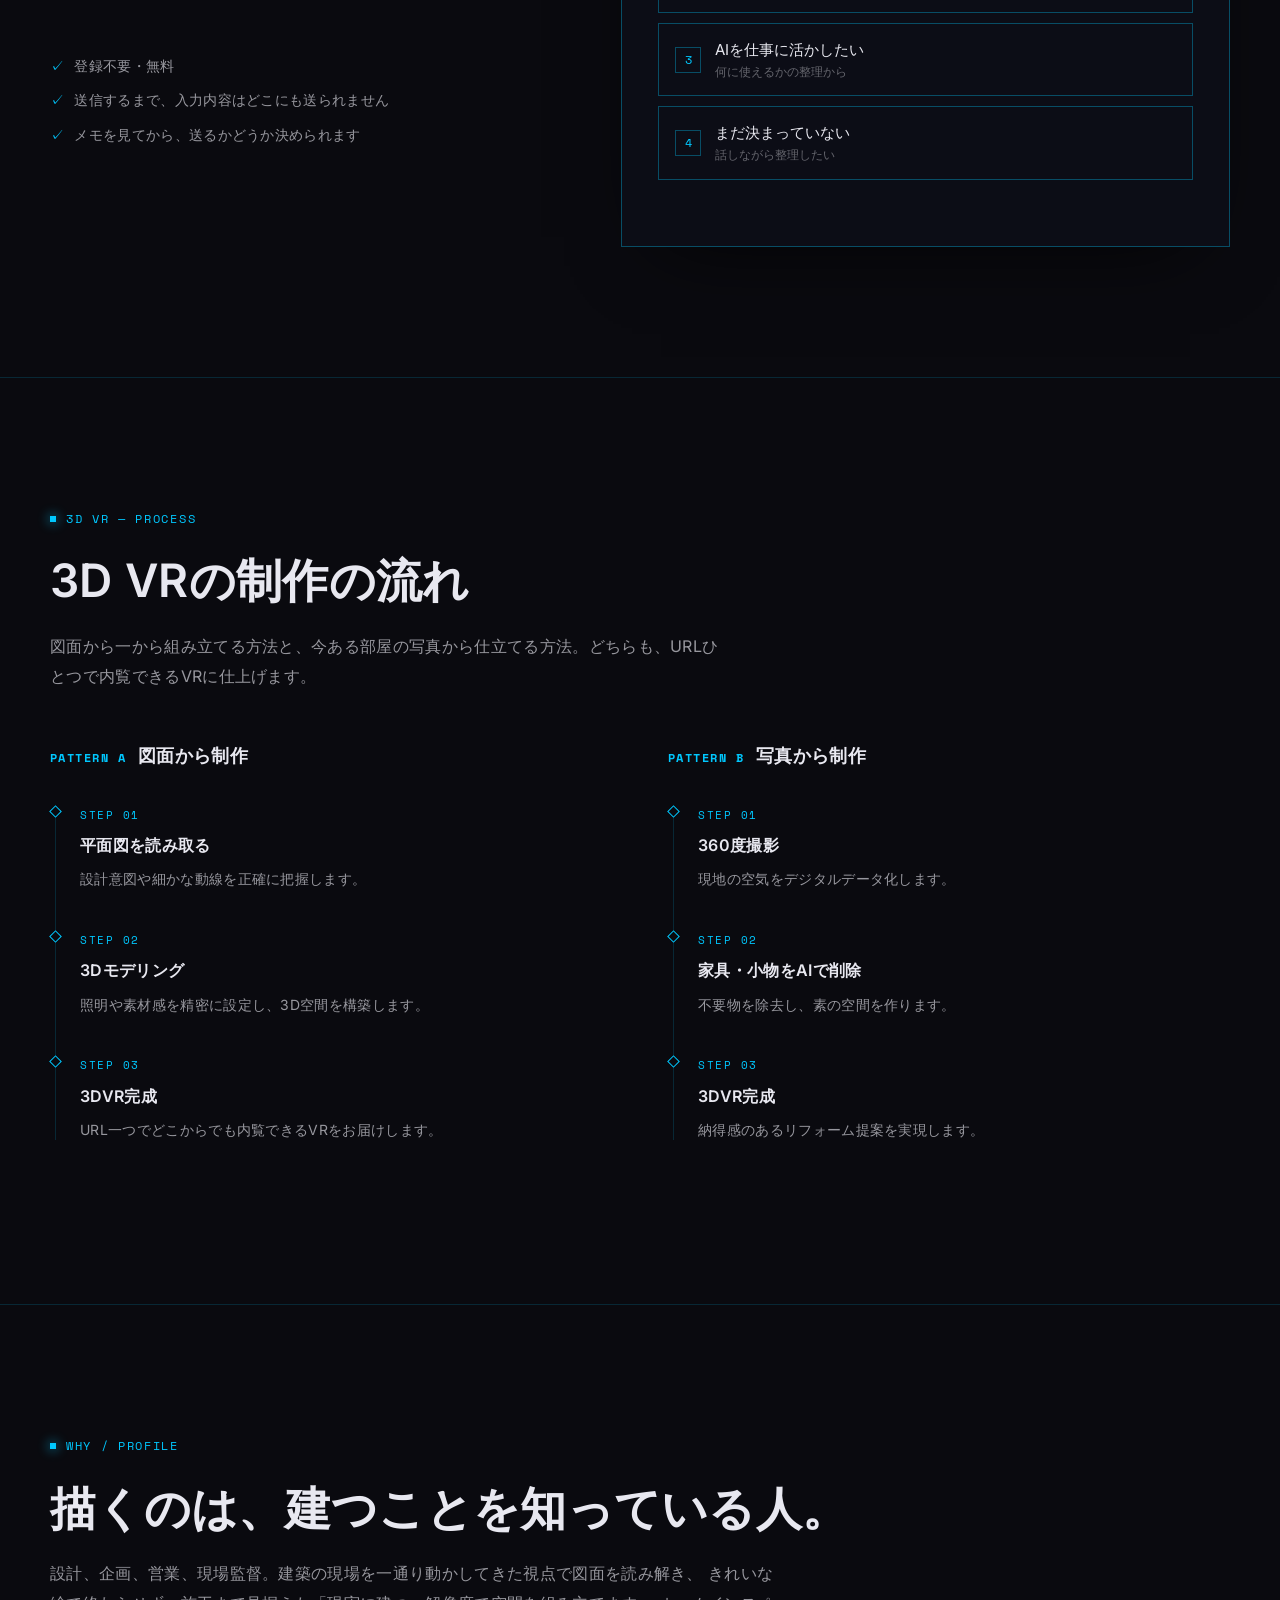
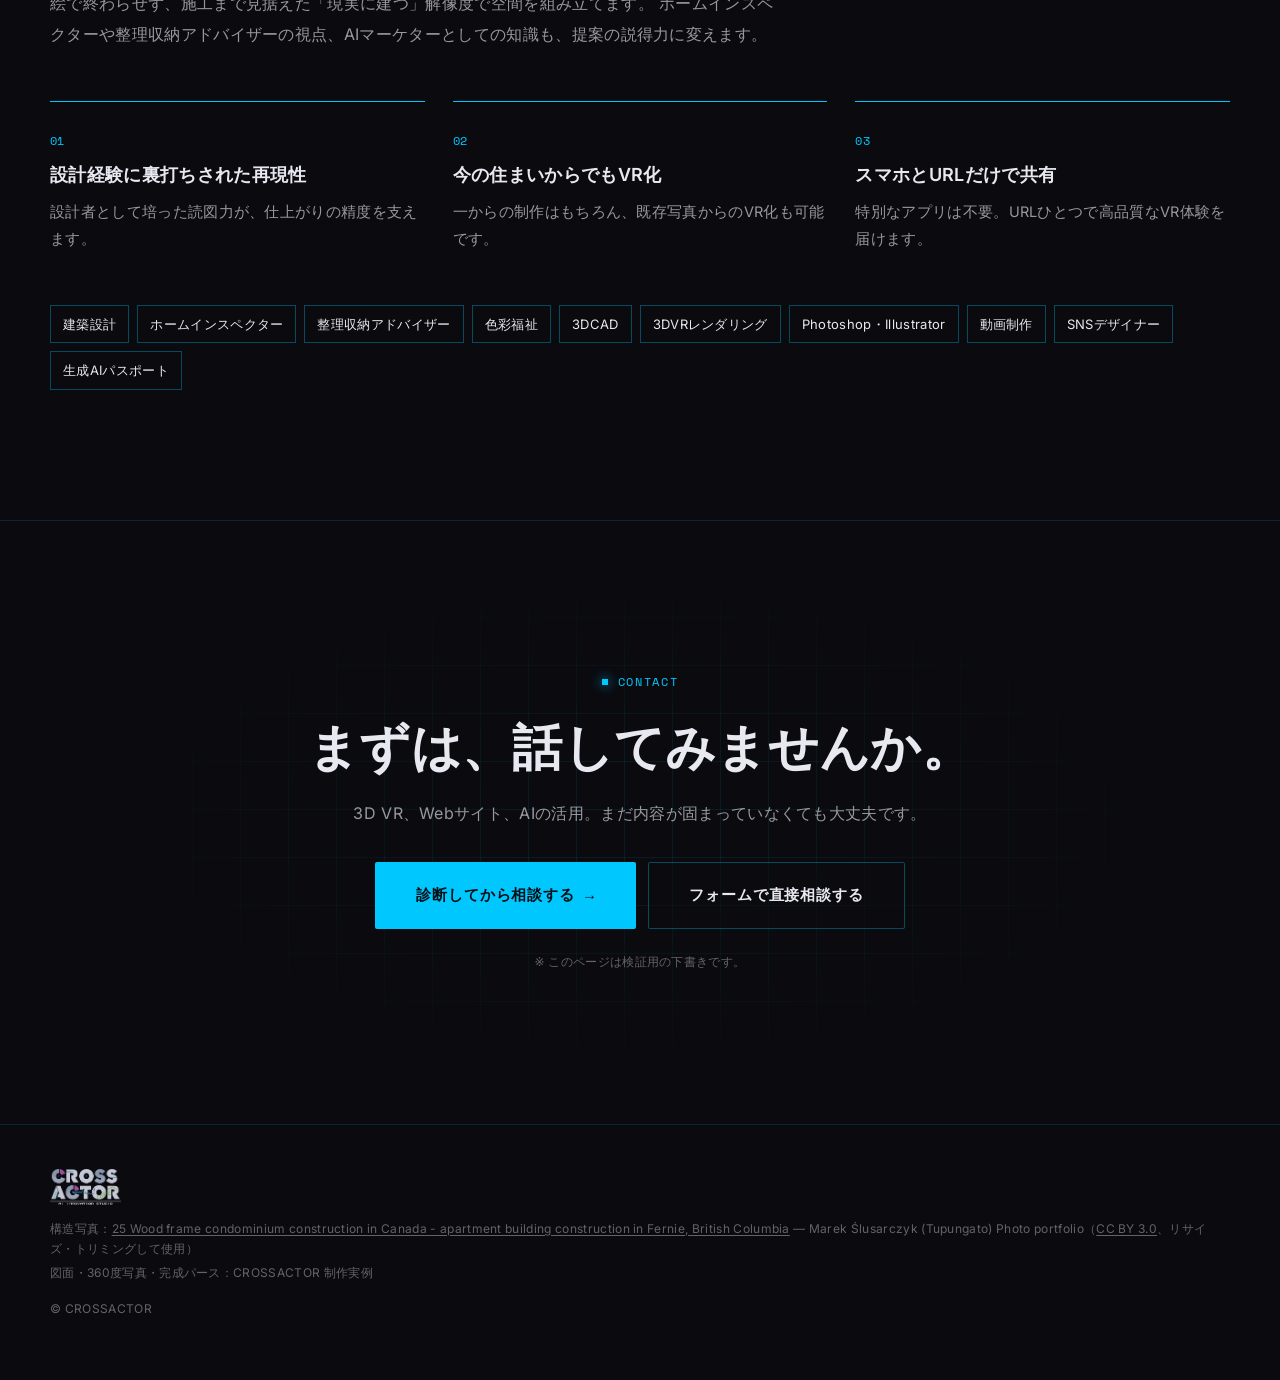
==== commit 39784869: "トップを動きのある構成にし、サイトから相談につながる導線を追加 受注につなげるため、サイト自体をWeb制作の実例として見せる構成にした。  - トップ：線だけの3Dモデルが 家 → Webサイト → " ====
--- a/index.html
+++ b/index.html
@@ -3,36 +3,137 @@
 <head>
 <meta charset="UTF-8">
 <meta name="viewport" content="width=device-width, initial-scale=1">
-<title>CROSSACTOR — 設計意図を、体験に変える。</title>
-<meta name="description" content="図面を読み、骨組みを組み、光と素材を置く。設計者の視点で、まだ建っていない住まいを歩ける3D VR空間にします。">
+<title>CROSSACTOR — 建築も、Webも、AIも、体験に変える。</title>
+<meta name="description" content="3D VRパース制作、動きのあるWebサイト・LP制作、AI導入・活用の相談。設計の現場で培った「伝わる」を、見て触れるかたちにするスタジオです。">
 <link rel="stylesheet" href="styles.css">
+<link rel="stylesheet" href="sections.css">
 </head>
 <body>
 
 <header class="nav">
   <a class="nav__logo" href="#top"><img src="assets/logo-light.png" alt="CROSSACTOR AI INNOVATION STUDIO" width="618" height="314"></a>
   <nav class="nav__links" aria-label="ページ内リンク">
-    <a href="#top">Sequence</a>
-    <a href="#usecase">Use cases</a>
-    <a href="#compare">Before / After</a>
-    <a href="#process">Process</a>
+    <a href="#services">Services</a>
+    <a href="#vr">3D VR</a>
+    <a href="#showcase">Web</a>
+    <a href="#diagnosis">相談診断</a>
     <a href="#profile">Profile</a>
   </nav>
-  <a class="btn btn--line nav__cta" href="#contact">相談する</a>
+  <a class="btn btn--primary nav__cta" href="#diagnosis">無料で相談</a>
 </header>
 
 <main>
 
-<!-- ============ SEQUENCE ============
+<!-- ============ HERO ============
+     線だけの3Dモデルが 家 → Webサイト → AI と組み替わり、見出しの語も連動して入れ替わる -->
+<section class="hero" id="top">
+  <canvas class="hero__canvas" id="hero-canvas" aria-hidden="true"></canvas>
+  <div class="hero__glow" aria-hidden="true"></div>
+
+  <div class="hero__inner">
+    <p class="label rise" style="--d:.05s"><span class="label__dot"></span>AI INNOVATION STUDIO</p>
+    <h1 class="hero__title rise" style="--d:.15s" aria-label="建築も、Webも、AIも、体験に変える。">
+      <span aria-hidden="true"><span class="hero__word"><span class="hero__word-in is-cyan" id="hero-word">建築</span></span>を、<br>体験に変える。</span>
+    </h1>
+    <p class="hero__lead rise" style="--d:.28s">
+      3D VRパース、動きのあるWebサイト、AIの活用相談。<br>
+      設計の現場で培った「伝わる」を、見て・触れるかたちにします。
+    </p>
+    <div class="hero__actions rise" style="--d:.4s">
+      <a class="btn btn--primary btn--lg" href="#diagnosis">30秒の相談診断をする</a>
+      <a class="btn btn--line btn--lg" href="#services">サービスを見る</a>
+    </div>
+    <ul class="hero__chips rise" style="--d:.52s" aria-label="表示する線画を切り替える">
+      <li><button type="button" class="chip is-active" data-shape="0" aria-pressed="true"><span>01</span>3D VR</button></li>
+      <li><button type="button" class="chip" data-shape="1" aria-pressed="false"><span>02</span>WEB</button></li>
+      <li><button type="button" class="chip" data-shape="2" aria-pressed="false"><span>03</span>AI</button></li>
+    </ul>
+  </div>
+
+  <p class="hero__hint" aria-hidden="true">MOVE CURSOR ／ CLICK TO REBUILD</p>
+  <a class="hero__made" href="#showcase">このサイトも CROSSACTOR が制作しています →</a>
+</section>
+
+<div class="marquee" aria-hidden="true">
+  <div class="marquee__track">
+    <div class="marquee__group"><span>3D VR VISUALIZATION</span><i>／</i><span>WEB DESIGN &amp; LP</span><i>／</i><span>AI CONSULTING</span><i>／</i><span>設計意図を、体験に変える</span><i>／</i></div>
+    <div class="marquee__group"><span>3D VR VISUALIZATION</span><i>／</i><span>WEB DESIGN &amp; LP</span><i>／</i><span>AI CONSULTING</span><i>／</i><span>設計意図を、体験に変える</span><i>／</i></div>
+  </div>
+</div>
+
+<!-- ============ SERVICES ============ -->
+<section class="section" id="services">
+  <div class="wrap">
+    <p class="label reveal"><span class="label__dot"></span>SERVICES</p>
+    <h2 class="h2 reveal">まだ見えないものを、<wbr>伝わるかたちに。</h2>
+    <p class="lead reveal">まだ建っていない住まい、まだ言葉になっていない魅力、まだ使いこなせていないAI。どれも「見て、触れて、わかる」ところまで持っていきます。</p>
+
+    <div class="svc">
+      <div class="reveal">
+        <article class="svc__card" data-kind="vr">
+          <span class="svc__no" aria-hidden="true">01</span>
+          <p class="svc__en">3D VR VISUALIZATION</p>
+          <h3>3D VRパース制作</h3>
+          <p>図面や現地の写真から、スマホで歩き回れるVR空間をつくります。モデルハウスが建つ前の販売や、リフォームの提案に。</p>
+          <ul class="svc__list">
+            <li>図面から一から制作</li>
+            <li>360度写真から家具をAIで削除</li>
+            <li>URLひとつで共有</li>
+          </ul>
+          <div class="svc__foot">
+            <a class="btn btn--line" href="#vr">制作例を見る</a>
+            <a class="svc__consult" href="#diagnosis" data-consult="vr">この内容で相談する →</a>
+          </div>
+        </article>
+      </div>
+      <div class="reveal" data-delay="90">
+        <article class="svc__card" data-kind="web">
+          <span class="svc__no" aria-hidden="true">02</span>
+          <p class="svc__en">WEB DESIGN &amp; LP</p>
+          <h3>Webサイト・LP制作</h3>
+          <p>見た人が思わず触りたくなる、動きのあるサイトやLPをつくります。演出だけで終わらせず、問い合わせまでの流れまで設計します。</p>
+          <ul class="svc__list">
+            <li>スクロールや3Dを使った演出</li>
+            <li>問い合わせ・予約までの導線設計</li>
+            <li>スマホでも見やすく、軽い作り</li>
+          </ul>
+          <div class="svc__foot">
+            <a class="btn btn--line" href="#showcase">このサイトの仕組みを見る</a>
+            <a class="svc__consult" href="#diagnosis" data-consult="web">この内容で相談する →</a>
+          </div>
+        </article>
+      </div>
+      <div class="reveal" data-delay="180">
+        <article class="svc__card" data-kind="ai">
+          <span class="svc__no" aria-hidden="true">03</span>
+          <p class="svc__en">AI CONSULTING</p>
+          <h3>AI導入・活用の相談</h3>
+          <p>「何に使えるのか」から一緒に整理します。資料づくりや調べものなど、日々の仕事の中でAIに任せられる部分を見つけ、使える形にします。</p>
+          <ul class="svc__list">
+            <li>業務の棚卸しと、活用のたたき台づくり</li>
+            <li>資料作成・情報収集の効率化</li>
+            <li>社内向けの使い方レクチャー</li>
+          </ul>
+          <div class="svc__foot">
+            <a class="btn btn--line" href="#diagnosis" data-consult="ai">診断から始める</a>
+            <a class="svc__consult" href="#diagnosis" data-consult="ai">この内容で相談する →</a>
+          </div>
+        </article>
+      </div>
+    </div>
+  </div>
+</section>
+
+<!-- ============ 3D VR：SEQUENCE ============
      縦に長いセクションの中身を sticky で固定し、スクロール量で
      図面 → 構造 → 完成 → 体験 の順に建物が立ち上がっていく -->
-<section class="seq" id="top">
+<section class="seq" id="vr">
   <div class="seq__stage">
     <div class="grid" aria-hidden="true"></div>
 
     <div class="seq__copy">
-      <p class="label"><span class="label__dot"></span>3D VR ARCHITECTURAL VISUALIZATION</p>
-      <h1 class="seq__title">設計意図を、<br><span class="hl">体験</span>に変える。</h1>
+      <p class="label"><span class="label__dot"></span>SERVICE 01 — 3D VR</p>
+      <h2 class="seq__title">図面が、<br><span class="hl">歩ける空間</span>に<wbr>なるまで。</h2>
       <p class="seq__lead">
         図面を読み、骨組みを組み、光と素材を置く。<br>
         設計者の視点で、まだ建っていない住まいを「歩ける現実」にします。
@@ -46,7 +147,7 @@
       </ol>
 
       <div class="seq__actions">
-        <a class="btn btn--primary" href="#contact">無料で相談する</a>
+        <a class="btn btn--primary" href="#diagnosis" data-consult="vr">3D VRを相談する</a>
         <a class="btn btn--line" href="#compare">制作事例を見る</a>
       </div>
     </div>
@@ -81,43 +182,10 @@
   </div>
 </section>
 
-<!-- ============ USE CASES ============ -->
-<section class="section" id="usecase">
-  <div class="wrap">
-    <p class="label reveal"><span class="label__dot"></span>01 — USE CASES</p>
-    <h2 class="h2 reveal">こんな場面で使えます</h2>
-    <p class="lead reveal">建物が建つ前でも、今の住まいのままでも。図面や写真から、見る人が自分で歩き回れる空間をつくります。</p>
-
-    <div class="cards">
-      <article class="card reveal">
-        <span class="card__no">01</span>
-        <svg class="card__icon" viewBox="0 0 56 56" aria-hidden="true"><path d="M8 28 28 10l20 18"/><path d="M13 24v22h30V24"/><path d="M24 46V34h8v12"/></svg>
-        <h3>モデルハウス完成前に</h3>
-        <p>建物が建つ前でも、VRがあればモデルハウス代わりに活用できます。</p>
-        <span class="tag">新築・先行販売</span>
-      </article>
-      <article class="card reveal" data-delay="90">
-        <span class="card__no">02</span>
-        <svg class="card__icon" viewBox="0 0 56 56" aria-hidden="true"><rect x="8" y="10" width="40" height="26"/><path d="M28 36v10M18 46h20"/><path d="M14 30l8-8 6 5 10-11"/></svg>
-        <h3>設計プレゼンに</h3>
-        <p>図面だけでは伝わらない空間の広がりを、実体験として届けます。</p>
-        <span class="tag">コンペ・提案</span>
-      </article>
-      <article class="card reveal" data-delay="180">
-        <span class="card__no">03</span>
-        <svg class="card__icon" viewBox="0 0 56 56" aria-hidden="true"><rect x="5" y="14" width="19" height="28"/><rect x="32" y="14" width="19" height="28"/><path d="M20 28h16M31 23l5 5-5 5"/></svg>
-        <h3>リフォームの提案に</h3>
-        <p>現状のお住まいからVR化。ビフォーアフターを体感で伝えます。</p>
-        <span class="tag">Before / After</span>
-      </article>
-    </div>
-  </div>
-</section>
-
-<!-- ============ BEFORE / AFTER ============ -->
+<!-- ============ 3D VR：BEFORE / AFTER ============ -->
 <section class="section" id="compare">
   <div class="wrap">
-    <p class="label reveal"><span class="label__dot"></span>02 — BEFORE / AFTER</p>
+    <p class="label reveal"><span class="label__dot"></span>3D VR — BEFORE / AFTER</p>
     <h2 class="h2 reveal">今の住まいが、そのまま提案になる。</h2>
     <p class="lead reveal">現地を360度撮影し、家具や小物をAIで取り除いてから、新しい暮らしを重ねます。つまみを動かして比べ、画像をドラッグして部屋を見回してください。</p>
 
@@ -143,11 +211,70 @@
   </div>
 </section>
 
-<!-- ============ PROCESS ============ -->
+<!-- ============ WEB：SHOWCASE ============ -->
+<section class="section" id="showcase">
+  <div class="wrap">
+    <p class="label reveal"><span class="label__dot"></span>SERVICE 02 — WEB DESIGN</p>
+    <h2 class="h2 reveal">このページも、<wbr>作品のひとつです。</h2>
+    <p class="lead reveal">いま見ていただいている動きは、すべてこのサイトのために作ったものです。「こういう見せ方をしたい」を、そのままご相談ください。</p>
+
+    <div class="show">
+      <a class="show__item reveal" href="#top">
+        <span class="show__no">01</span>
+        <h3>触って動く3Dの線画</h3>
+        <p>カーソルに反応し、クリックで形が組み替わるファーストビュー。最初の数秒で「このサイト、他と違う」を作ります。</p>
+        <span class="show__go">トップで試す ↑</span>
+      </a>
+      <a class="show__item reveal" href="#vr" data-delay="80">
+        <span class="show__no">02</span>
+        <h3>スクロールで進む物語</h3>
+        <p>図面から完成までを、スクロールに合わせて見せる演出。長い説明を読ませずに、流れで伝えます。</p>
+        <span class="show__go">3D VRで試す ↑</span>
+      </a>
+      <a class="show__item reveal" href="#compare" data-delay="160">
+        <span class="show__no">03</span>
+        <h3>比べて、見回せる</h3>
+        <p>ビフォーアフターをつまみで比べ、ドラッグで360度見回せるスライダー。違いを「体感」で伝えます。</p>
+        <span class="show__go">事例で試す ↑</span>
+      </a>
+      <div class="show__item show__item--cta reveal" data-delay="240">
+        <span class="show__no">04</span>
+        <h3>問い合わせまで、つなげる</h3>
+        <p>サービスの紹介から診断、相談フォームまで。見た人が迷わず次の一歩に進める流れを設計します。</p>
+        <a class="btn btn--primary" href="#diagnosis" data-consult="web">こんなサイトを相談する</a>
+      </div>
+    </div>
+  </div>
+</section>
+
+<!-- ============ 相談診断 ============ -->
+<section class="section diag" id="diagnosis">
+  <div class="wrap diag__wrap">
+    <div class="diag__intro">
+      <p class="label reveal"><span class="label__dot"></span>SERVICE 03 — CONSULTATION</p>
+      <h2 class="h2 reveal">30秒の診断で、<br>相談メモを<wbr>つくります。</h2>
+      <p class="lead reveal">いくつかの質問に答えるだけで、ご相談内容を整理したメモと、最初の一歩の案がその場で出ます。3D VR・Web・AIのどれでも、まだ決まっていなくても大丈夫です。</p>
+      <ul class="diag__points reveal">
+        <li>登録不要・無料</li>
+        <li>送信するまで、入力内容はどこにも送られません</li>
+        <li>メモを見てから、送るかどうか決められます</li>
+      </ul>
+    </div>
+
+    <div class="diag__panel reveal" id="diag">
+      <div class="diag__bar"><i id="diag-bar"></i></div>
+      <div class="diag__view" id="diag-view" aria-live="polite"></div>
+      <div class="diag__nav"><button type="button" class="diag__back" id="diag-back" hidden>← ひとつ戻る</button></div>
+      <noscript><p class="diag__msg">診断には JavaScript が必要です。下のフォームから直接ご相談ください。</p></noscript>
+    </div>
+  </div>
+</section>
+
+<!-- ============ 3D VR：PROCESS ============ -->
 <section class="section" id="process">
   <div class="wrap">
-    <p class="label reveal"><span class="label__dot"></span>03 — PROCESS</p>
-    <h2 class="h2 reveal">制作の流れ</h2>
+    <p class="label reveal"><span class="label__dot"></span>3D VR — PROCESS</p>
+    <h2 class="h2 reveal">3D VRの制作の流れ</h2>
     <p class="lead reveal">図面から一から組み立てる方法と、今ある部屋の写真から仕立てる方法。どちらも、URLひとつで内覧できるVRに仕上げます。</p>
 
     <div class="tracks">
@@ -174,12 +301,12 @@
 <!-- ============ PROFILE ============ -->
 <section class="section" id="profile">
   <div class="wrap">
-    <p class="label reveal"><span class="label__dot"></span>04 — WHY / PROFILE</p>
+    <p class="label reveal"><span class="label__dot"></span>WHY / PROFILE</p>
     <h2 class="h2 reveal">描くのは、建つことを<wbr>知っている人。</h2>
     <p class="profile__text reveal">
       設計、企画、営業、現場監督。建築の現場を一通り動かしてきた視点で図面を読み解き、
       きれいな絵で終わらせず、施工まで見据えた「現実に建つ」解像度で空間を組み立てます。
-      ホームインスペクターや整理収納アドバイザーとしての視点も、提案の説得力に変えます。
+      ホームインスペクターや整理収納アドバイザーの視点、AIマーケターとしての知識も、提案の説得力に変えます。
     </p>
 
     <div class="why">
@@ -190,23 +317,29 @@
 
     <ul class="skills reveal" aria-label="スキルと資格">
       <li>建築設計</li><li>ホームインスペクター</li><li>整理収納アドバイザー</li><li>色彩福祉</li>
-      <li>3DCAD</li><li>3DVRレンダリング</li><li>Photoshop・Illustrator</li><li>動画制作</li><li>生成AIパスポート</li>
+      <li>3DCAD</li><li>3DVRレンダリング</li><li>Photoshop・Illustrator</li><li>動画制作</li>
+      <li>SNSデザイナー</li><li>生成AIパスポート</li>
     </ul>
   </div>
 </section>
 
-<!-- ============ CTA ============ -->
+<!-- ============ CONTACT ============ -->
 <section class="cta" id="contact">
   <div class="wrap cta__inner">
     <p class="label label--center reveal"><span class="label__dot"></span>CONTACT</p>
-    <h2 class="cta__title reveal">図面が1枚あれば、始められます。</h2>
-    <p class="cta__lead reveal">平面図でも、今のお部屋の写真でも。まずは何を伝えたいかから、一緒に整理しましょう。</p>
-    <a class="btn btn--primary btn--lg reveal" href="#contact">相談する</a>
-    <p class="cta__note">※ このページは検証用の下書きです。お問い合わせ先は仮のリンクです。</p>
+    <h2 class="cta__title reveal">まずは、話してみませんか。</h2>
+    <p class="cta__lead reveal">3D VR、Webサイト、AIの活用。まだ内容が固まっていなくても大丈夫です。</p>
+    <div class="cta__actions reveal">
+      <a class="btn btn--primary btn--lg" href="#diagnosis">診断してから相談する</a>
+      <a class="btn btn--line btn--lg" id="form-direct" href="#contact">フォームで直接相談する</a>
+    </div>
+    <p class="cta__note" id="form-note">※ このページは検証用の下書きです。</p>
   </div>
 </section>
 
 </main>
+
+<a class="float-cta" id="float-cta" href="#diagnosis"><span class="float-cta__dot" aria-hidden="true"></span>無料で相談診断</a>
 
 <footer class="foot">
   <div class="wrap foot__inner">
@@ -219,6 +352,9 @@
   </div>
 </footer>
 
+<script src="hero3d.js"></script>
 <script src="app.js"></script>
+<script src="top.js"></script>
+<script src="consult.js"></script>
 </body>
 </html>
--- a/sections.css
+++ b/sections.css
@@ -0,0 +1,250 @@
+/* =========================================================
+   トップ・サービス・ショーケース・相談診断・固定CTA
+   （配色や .btn などの共通部品は styles.css）
+   ========================================================= */
+
+/* ---------- HERO ---------- */
+.hero{
+  position:relative; isolation:isolate; overflow:hidden;
+  min-height:100vh; min-height:100svh;
+  display:flex; align-items:center;
+  padding:110px max(24px, calc((100vw - var(--wrap)) / 2)) 96px;
+}
+/* 方眼（設計図の紙）と、カーソルを追う光 */
+.hero::before{
+  content:""; position:absolute; inset:0; z-index:-2; pointer-events:none;
+  background-image:
+    linear-gradient(var(--rule) 1px, transparent 1px),
+    linear-gradient(90deg, var(--rule) 1px, transparent 1px);
+  background-size:48px 48px;
+  -webkit-mask-image:radial-gradient(ellipse at 70% 50%, #000 10%, transparent 70%);
+          mask-image:radial-gradient(ellipse at 70% 50%, #000 10%, transparent 70%);
+  opacity:.45;
+}
+.hero__glow{
+  position:absolute; inset:0; z-index:-1; pointer-events:none;
+  background:
+    radial-gradient(560px circle at var(--gx, 70%) var(--gy, 45%), rgba(0,200,255,.13), transparent 62%),
+    radial-gradient(900px circle at 88% 115%, rgba(180,74,240,.12), transparent 60%);
+}
+.hero__canvas{ position:absolute; inset:0; z-index:0; width:100%; height:100%; cursor:pointer; }
+/* 左側の文字の下だけ暗くして、線画に負けないようにする */
+.hero::after{
+  content:""; position:absolute; inset:0; z-index:0; pointer-events:none;
+  background:linear-gradient(90deg, rgba(10,10,15,.82) 0%, rgba(10,10,15,.55) 34%, rgba(10,10,15,0) 60%);
+}
+/* 文字の上でもカーソルが線画に届くよう、文字の塊はポインタを素通りさせる */
+.hero__inner{ position:relative; z-index:1; max-width:640px; pointer-events:none; }
+.hero__inner a, .hero__inner button{ pointer-events:auto; }
+
+.hero__title{
+  font-size:clamp(40px, 6vw, 86px); line-height:1.18; font-weight:800;
+  margin:0 0 24px; letter-spacing:.01em;
+}
+.hero__word{ display:inline-block; }
+.hero__word-in{
+  display:inline-block;
+  transition:transform .45s var(--ease), opacity .45s var(--ease), filter .45s var(--ease);
+}
+.hero__word-in.is-cyan  { color:var(--cyan);  text-shadow:0 0 40px rgba(0,200,255,.5); }
+.hero__word-in.is-green { color:var(--green); text-shadow:0 0 40px rgba(122,186,42,.5); }
+.hero__word-in.is-purple{ color:#cf8bff;      text-shadow:0 0 40px rgba(180,74,240,.55); }
+.hero__word-in.is-out{ transform:translateY(-.45em); opacity:0; filter:blur(8px); }
+.hero__word-in.is-in{ animation:wordIn .6s var(--ease); }
+@keyframes wordIn{
+  from{ transform:translateY(.45em); opacity:0; filter:blur(8px); }
+  to  { transform:none; opacity:1; filter:none; }
+}
+.hero__lead{ color:var(--muted); font-size:clamp(14px, 1.35vw, 17px); margin:0 0 34px; }
+.hero__actions{ display:flex; flex-wrap:wrap; gap:12px; }
+
+.hero__chips{ display:flex; flex-wrap:wrap; gap:8px; list-style:none; margin:34px 0 0; padding:0; }
+.chip{
+  appearance:none; cursor:pointer;
+  display:inline-flex; align-items:center; gap:8px;
+  padding:8px 14px; border:1px solid var(--rule2);
+  background:rgba(10,10,15,.6); color:var(--muted);
+  font-family:var(--mono); font-size:12px; letter-spacing:.1em;
+  transition:color .3s var(--ease), background .3s var(--ease), border-color .3s var(--ease);
+}
+.chip span{ color:var(--faint); }
+.chip:hover{ color:var(--text); border-color:var(--cyan); }
+.chip.is-active{ background:var(--cyan); border-color:var(--cyan); color:#041018; }
+.chip.is-active span{ color:rgba(4,16,24,.55); }
+.chip:focus-visible{ outline:2px solid var(--cyan); outline-offset:3px; }
+
+.hero__hint{
+  position:absolute; z-index:1; margin:0;
+  right:max(24px, calc((100vw - var(--wrap)) / 2)); bottom:30px;
+  font-family:var(--mono); font-size:10px; letter-spacing:.24em; color:var(--faint);
+}
+.hero__made{
+  position:absolute; z-index:1;
+  left:max(24px, calc((100vw - var(--wrap)) / 2)); bottom:26px;
+  font-size:12px; color:var(--muted);
+  border-bottom:1px solid var(--rule2); padding-bottom:2px;
+  transition:color .3s var(--ease), border-color .3s var(--ease);
+}
+.hero__made:hover{ color:var(--cyan); border-color:var(--cyan); }
+
+/* 読み込み時に下からふわっと出す */
+.rise{ opacity:0; transform:translateY(22px); animation:rise .9s var(--ease) forwards; animation-delay:var(--d, 0s); }
+@keyframes rise{ to{ opacity:1; transform:none; } }
+
+/* ---------- 流れる帯 ---------- */
+.marquee{ position:relative; overflow:hidden; padding:20px 0; background:var(--ink); border-block:1px solid var(--rule); }
+.marquee__track{ display:flex; width:max-content; animation:marquee 36s linear infinite; }
+.marquee:hover .marquee__track{ animation-play-state:paused; }
+.marquee__group{
+  display:flex; align-items:center; gap:28px; padding-right:28px;
+  font-family:var(--mono); font-size:clamp(18px, 2.4vw, 30px); letter-spacing:.08em; white-space:nowrap;
+  color:transparent; -webkit-text-stroke:1px rgba(0,200,255,.6);
+}
+.marquee__group i{ font-style:normal; color:var(--cyan); -webkit-text-stroke:0; }
+@keyframes marquee{ to{ transform:translateX(-50%); } }
+
+/* ---------- SERVICES ---------- */
+.svc{ display:grid; grid-template-columns:repeat(auto-fit, minmax(300px, 1fr)); gap:20px; }
+.svc > div{ display:flex; }
+.svc__card{
+  position:relative; overflow:hidden; flex:1;
+  display:flex; flex-direction:column;
+  padding:36px 30px 28px;
+  border:1px solid var(--rule);
+  background:linear-gradient(160deg, rgba(18,20,31,.95), rgba(10,10,15,.95));
+  transform:perspective(900px) rotateX(var(--rx, 0deg)) rotateY(var(--ry, 0deg));
+  transition:border-color .4s var(--ease), transform .5s var(--ease);
+}
+/* カーソル位置にスポットライト */
+.svc__card::before{
+  content:""; position:absolute; inset:0; pointer-events:none;
+  background:radial-gradient(360px circle at var(--mx, 50%) var(--my, 0%), rgba(0,200,255,.14), transparent 62%);
+  opacity:0; transition:opacity .4s var(--ease);
+}
+.svc__card:hover{ border-color:var(--rule2); }
+.svc__card:hover::before{ opacity:1; }
+.svc__no{
+  position:absolute; top:16px; right:20px;
+  font-family:var(--mono); font-size:48px; line-height:1; font-weight:700;
+  color:transparent; -webkit-text-stroke:1px var(--rule2);
+}
+.svc__en{ margin:0 0 10px; font-family:var(--mono); font-size:11px; letter-spacing:.14em; color:var(--cyan); }
+.svc__card[data-kind="web"] .svc__en{ color:var(--green); }
+.svc__card[data-kind="ai"] .svc__en{ color:#cf8bff; }
+.svc__card h3{ margin:0 0 12px; font-size:22px; line-height:1.5; }
+.svc__card > p{ margin:0 0 18px; color:var(--muted); font-size:14.5px; }
+.svc__list{ list-style:none; margin:0 0 28px; padding:0; display:grid; gap:6px; font-size:13.5px; }
+.svc__list li{ position:relative; padding-left:18px; }
+.svc__list li::before{ content:""; position:absolute; left:0; top:.9em; width:9px; height:1px; background:var(--green); }
+.svc__foot{ margin-top:auto; display:flex; flex-wrap:wrap; align-items:center; justify-content:space-between; gap:12px; }
+.svc__consult{ font-size:14px; font-weight:600; color:var(--cyan); }
+.svc__consult:hover{ text-decoration:underline; text-underline-offset:3px; }
+
+/* ---------- SHOWCASE ---------- */
+.show{ display:grid; grid-template-columns:repeat(auto-fit, minmax(250px, 1fr)); gap:1px; background:var(--rule); border:1px solid var(--rule); }
+.show__item{
+  position:relative; display:flex; flex-direction:column;
+  min-height:270px; padding:30px 26px 26px; background:var(--bg);
+  transition:background .4s var(--ease);
+}
+a.show__item:hover{ background:var(--bg2); }
+.show__no{ font-family:var(--mono); font-size:12px; color:var(--faint); }
+.show__item h3{ margin:14px 0 10px; font-size:18px; line-height:1.5; }
+.show__item p{ margin:0 0 20px; color:var(--muted); font-size:14px; }
+.show__go{ margin-top:auto; font-family:var(--mono); font-size:12px; letter-spacing:.06em; color:var(--cyan); }
+.show__item--cta{ background:linear-gradient(160deg, rgba(0,200,255,.12), var(--bg) 70%); }
+.show__item--cta .btn{ margin-top:auto; align-self:flex-start; }
+
+/* ---------- 相談診断 ---------- */
+.diag__wrap{ display:grid; grid-template-columns:minmax(0,5fr) minmax(0,6fr); gap:clamp(28px, 5vw, 72px); align-items:start; }
+/* 診断の見出しは列が狭いので一段小さくし、2行に収める */
+.diag__intro .h2{ font-size:clamp(26px, 3.4vw, 40px); }
+.diag__points{ list-style:none; margin:0; padding:0; display:grid; gap:8px; font-size:14px; color:var(--muted); }
+.diag__points li::before{ content:"✓"; margin-right:10px; font-family:var(--mono); color:var(--cyan); }
+
+.diag__panel{
+  --pad:clamp(20px, 3vw, 36px);
+  position:relative;
+  min-height:440px; padding:30px var(--pad) 26px;
+  border:1px solid var(--rule2);
+  background:rgba(14,15,23,.92);
+  box-shadow:0 30px 80px -40px rgba(0,0,0,.9);
+}
+.diag__bar{ height:2px; margin:-30px calc(var(--pad) * -1) 26px; background:var(--rule); }
+.diag__bar i{ display:block; height:100%; width:0; background:var(--cyan); box-shadow:0 0 10px var(--cyan); transition:width .5s var(--ease); }
+.diag__view.is-enter{ animation:stepIn .45s var(--ease); }
+@keyframes stepIn{ from{ opacity:0; transform:translateX(16px); } to{ opacity:1; transform:none; } }
+.diag__step{ margin:0 0 8px; font-family:var(--mono); font-size:11px; letter-spacing:.14em; color:var(--cyan); }
+.diag__q{ margin:0 0 20px; font-size:clamp(19px, 2vw, 24px); line-height:1.5; }
+.diag__opts{ display:grid; gap:10px; }
+.opt{
+  appearance:none; cursor:pointer; width:100%;
+  display:flex; align-items:center; gap:14px;
+  padding:14px 16px; text-align:left;
+  border:1px solid var(--rule2); background:transparent; color:var(--text);
+  font:inherit; font-size:15px; line-height:1.6;
+  transition:border-color .25s var(--ease), background .25s var(--ease), transform .25s var(--ease);
+}
+.opt:hover, .opt:focus-visible{ outline:none; border-color:var(--cyan); background:rgba(0,200,255,.07); transform:translateX(4px); }
+.opt__key{
+  flex:none; width:26px; height:26px; display:grid; place-items:center;
+  border:1px solid var(--rule2); font-family:var(--mono); font-size:12px; color:var(--cyan);
+}
+.opt small{ display:block; font-size:12px; color:var(--faint); }
+.diag__nav{ min-height:24px; margin-top:16px; }
+.diag__back{ appearance:none; border:0; background:none; padding:0; cursor:pointer; font:inherit; font-size:13px; color:var(--muted); }
+.diag__back:hover{ color:var(--cyan); }
+
+.memo-label{ display:block; margin:0 0 8px; font-size:12.5px; color:var(--faint); }
+.memo{
+  width:100%; min-height:220px; resize:vertical; padding:14px;
+  background:var(--ink); color:var(--text); border:1px solid var(--rule2);
+  font:inherit; font-size:13.5px; line-height:1.8;
+}
+.memo:focus{ outline:1px solid var(--cyan); }
+.next{ margin:16px 0 0; padding:14px 16px; border-left:2px solid var(--green); background:rgba(122,186,42,.07); }
+.next h4{ margin:0 0 6px; font-family:var(--mono); font-size:12px; letter-spacing:.1em; color:var(--green); }
+.next p{ margin:0; font-size:14px; }
+.diag__actions{ display:flex; flex-wrap:wrap; align-items:center; gap:10px; margin-top:20px; }
+.diag__msg{ margin:12px 0 0; font-size:12.5px; color:var(--faint); }
+.diag__msg.is-ok{ color:var(--green); }
+.diag__msg.is-warn{ color:#ffb35c; }
+
+.cta__actions{ display:flex; flex-wrap:wrap; justify-content:center; gap:12px; }
+
+/* ---------- 固定の相談ボタン ---------- */
+.float-cta{
+  position:fixed; right:20px; bottom:20px; z-index:90;
+  display:inline-flex; align-items:center; gap:10px;
+  padding:13px 20px; border-radius:999px;
+  background:var(--cyan); color:#041018; font-size:14px; font-weight:700;
+  box-shadow:0 14px 40px -12px rgba(0,200,255,.85);
+  transform:translateY(140%); opacity:0; pointer-events:none;
+  transition:transform .5s var(--ease), opacity .5s var(--ease);
+}
+.float-cta.is-shown{ transform:none; opacity:1; pointer-events:auto; }
+.float-cta__dot{ width:8px; height:8px; border-radius:50%; background:#041018; animation:ping 1.6s ease-out infinite; }
+@keyframes ping{
+  0%  { box-shadow:0 0 0 0 rgba(4,16,24,.55); }
+  100%{ box-shadow:0 0 0 8px rgba(4,16,24,0); }
+}
+
+/* ---------- レスポンシブ ---------- */
+@media (max-width:980px){
+  .hero{ align-items:flex-end; padding-top:90px; padding-bottom:84px; }
+  .hero::after{ background:linear-gradient(180deg, rgba(10,10,15,0) 30%, rgba(10,10,15,.75) 55%, rgba(10,10,15,.9) 100%); }
+  .hero__title{ font-size:clamp(34px, 9vw, 56px); }
+  .hero__chips{ margin-top:22px; }
+  .hero__hint{ display:none; }
+  .hero__made{ bottom:20px; font-size:11px; }
+  .diag__wrap{ grid-template-columns:1fr; }
+}
+@media (max-width:560px){
+  .hero__actions .btn--lg{ padding:15px 22px; font-size:14px; }
+  .float-cta{ right:12px; bottom:12px; padding:11px 16px; font-size:13px; }
+  .diag__panel{ min-height:0; }
+}
+@media (prefers-reduced-motion:reduce){
+  .rise{ opacity:1; transform:none; animation:none; }
+  .marquee__track{ animation:none; }
+}
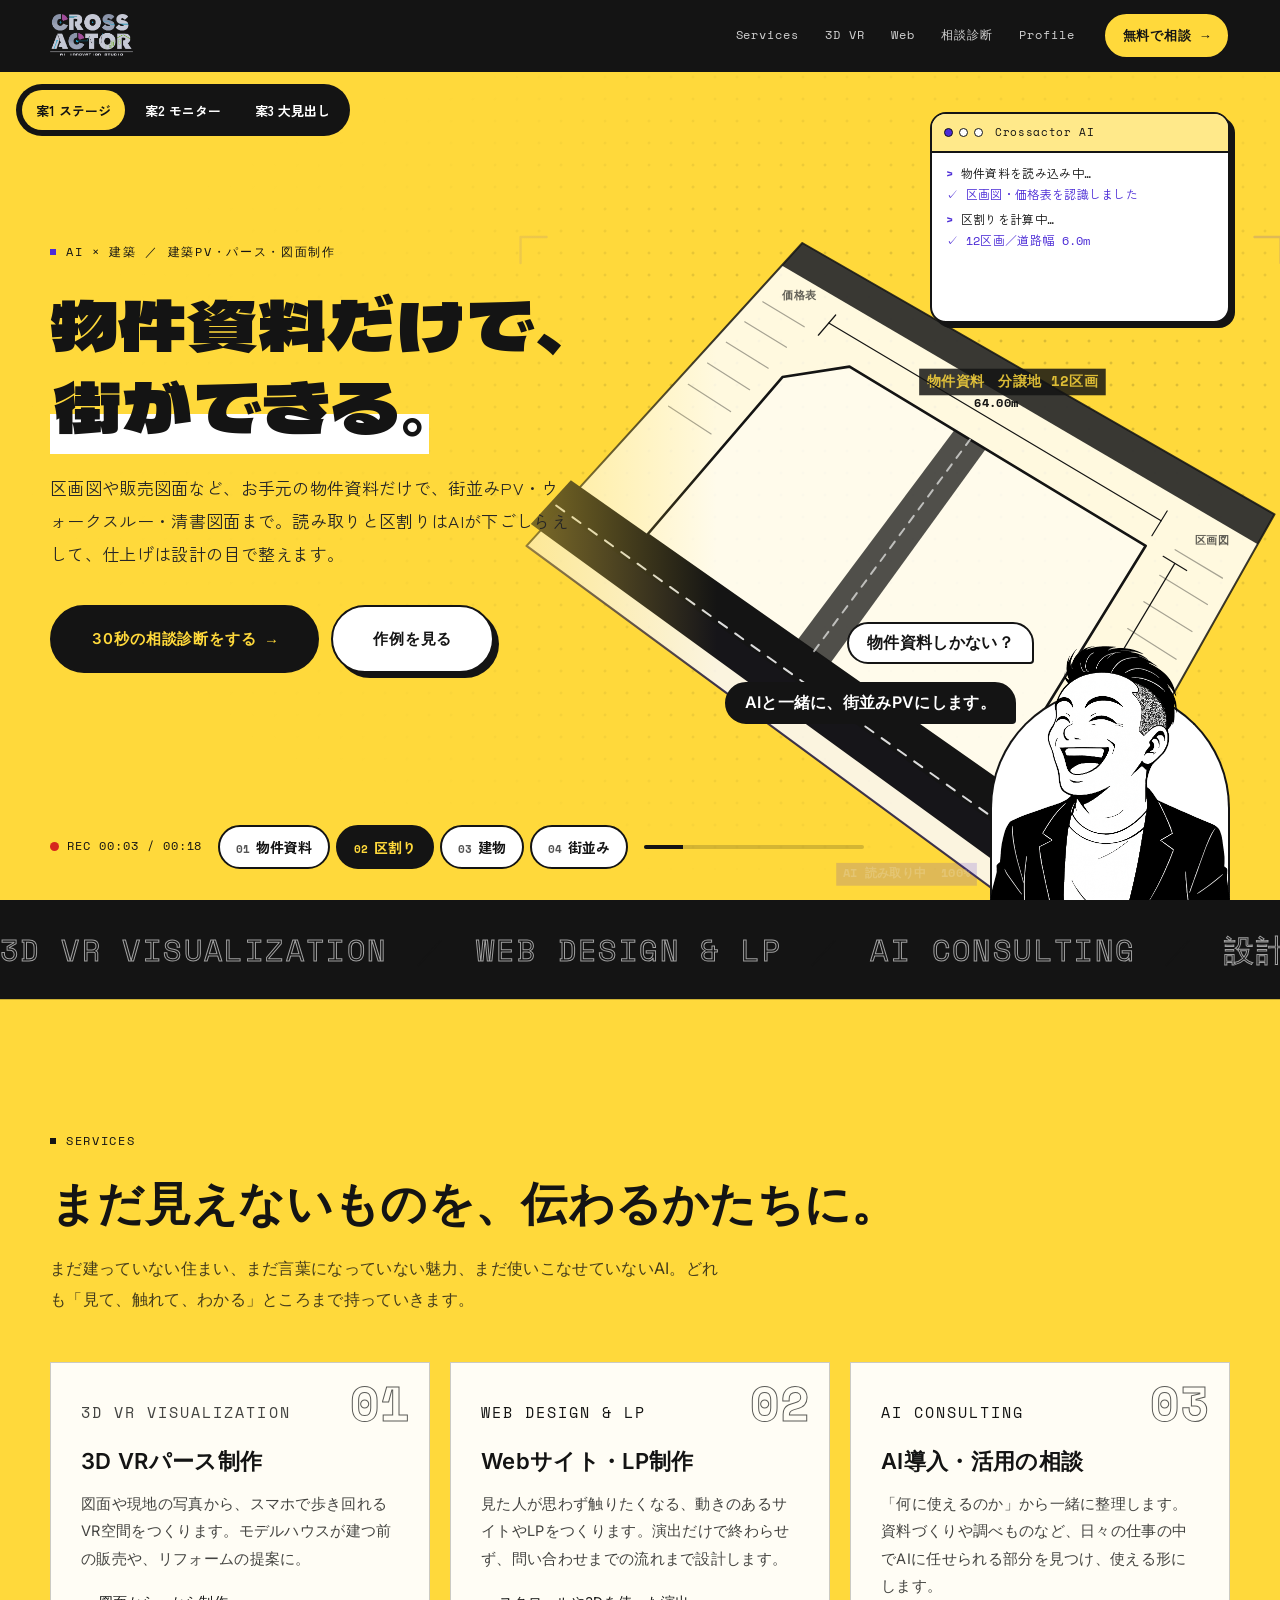
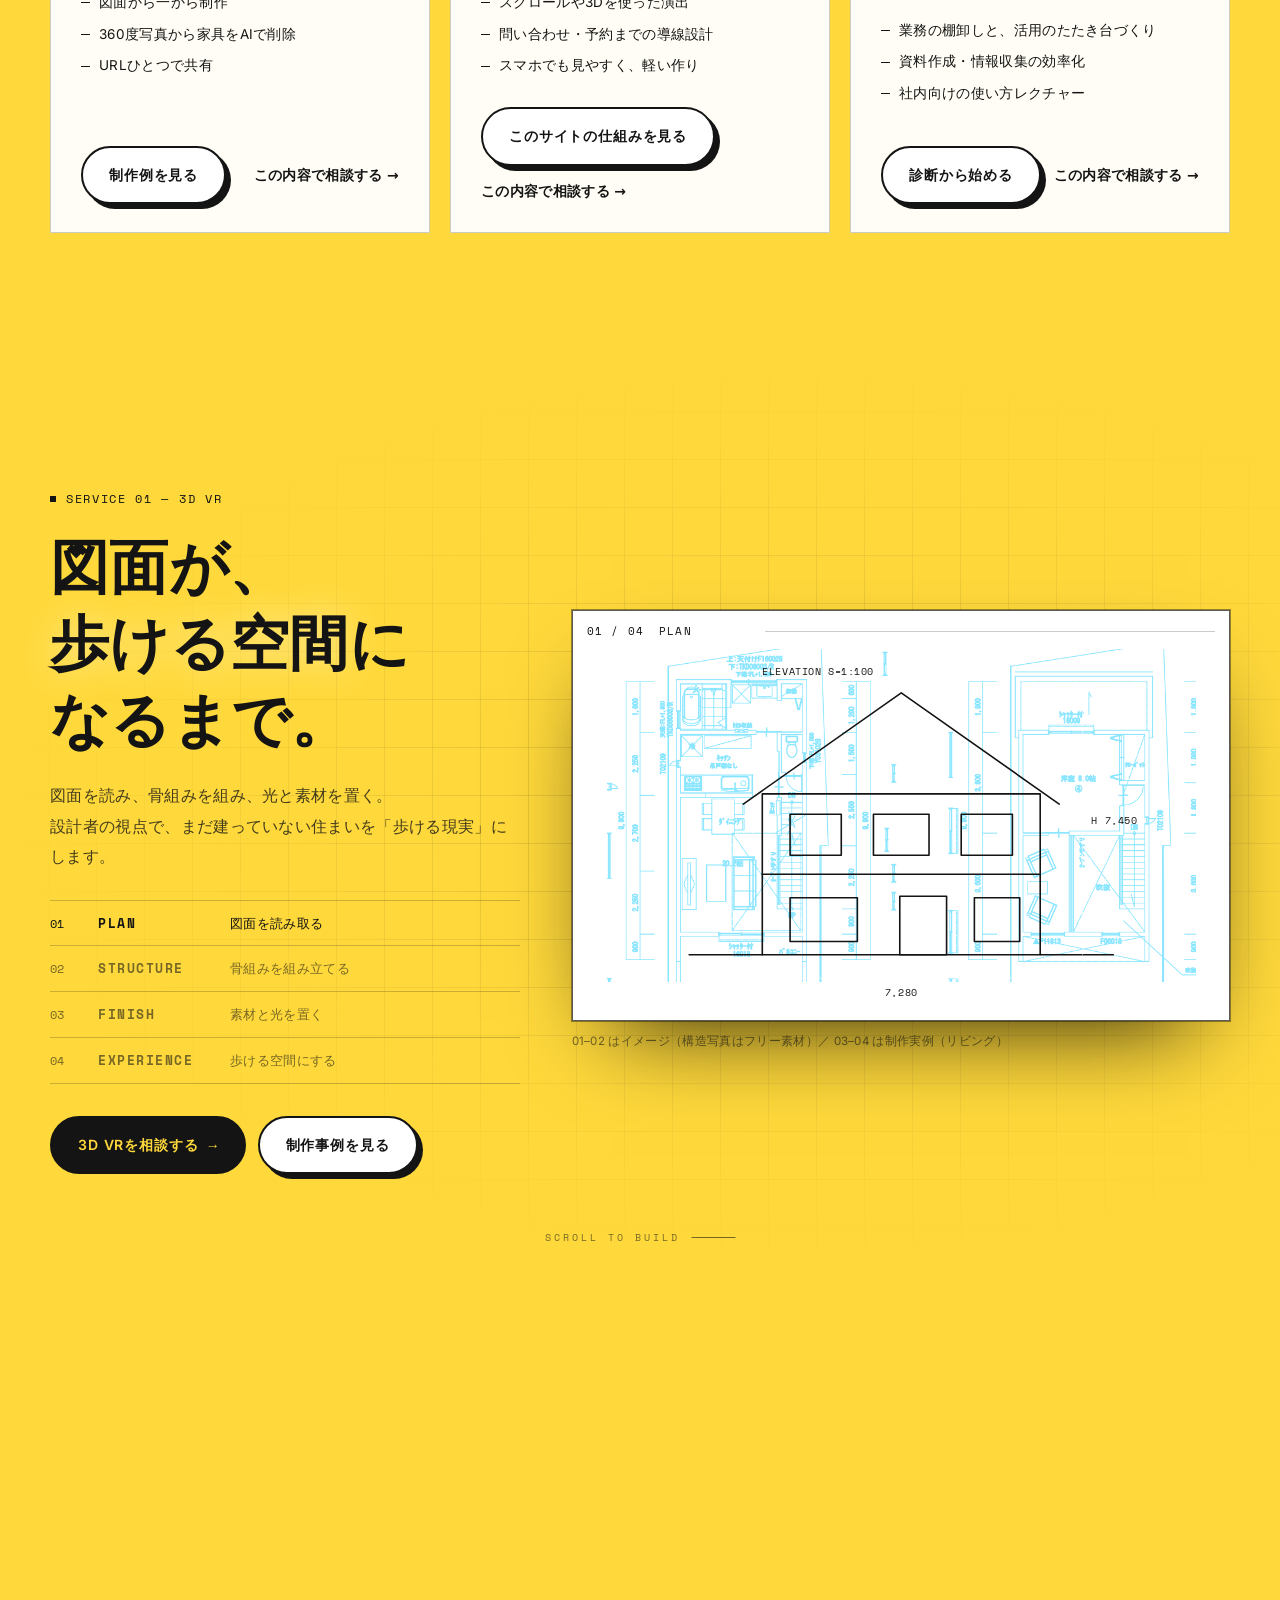
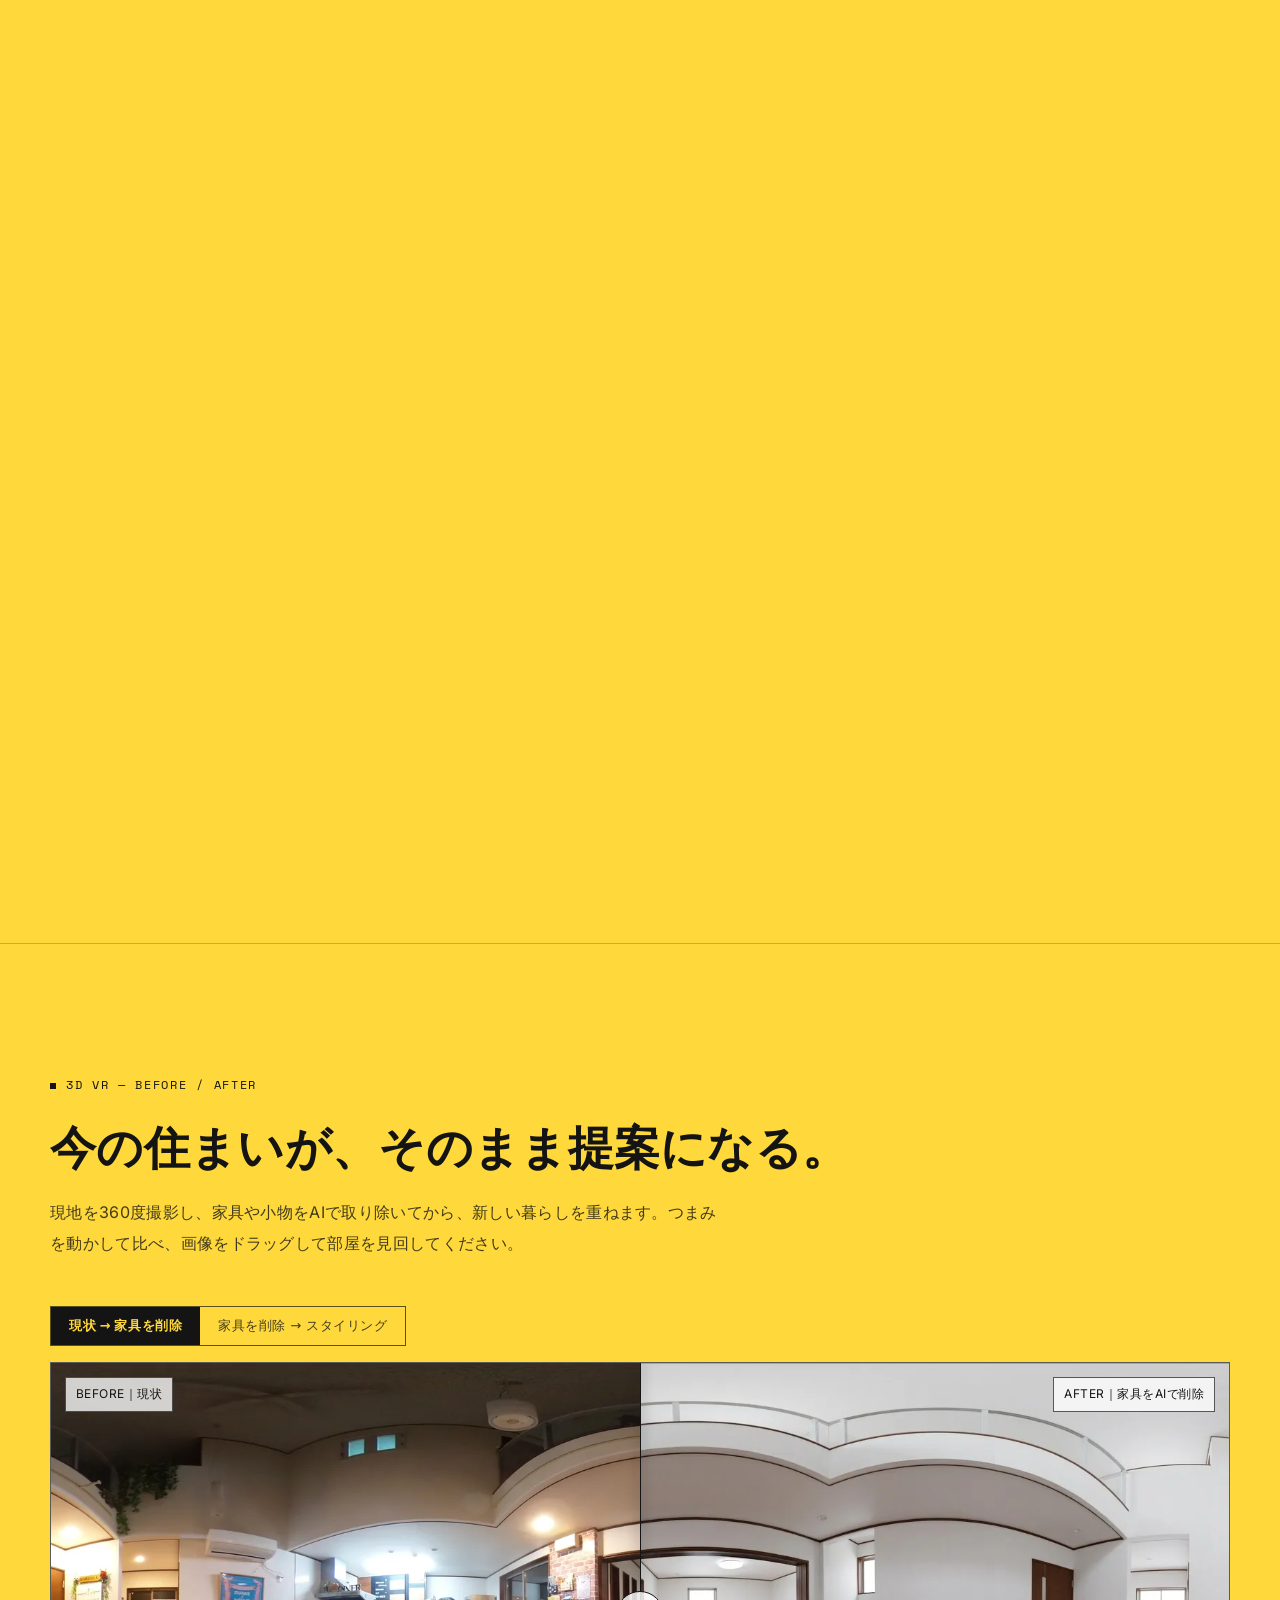
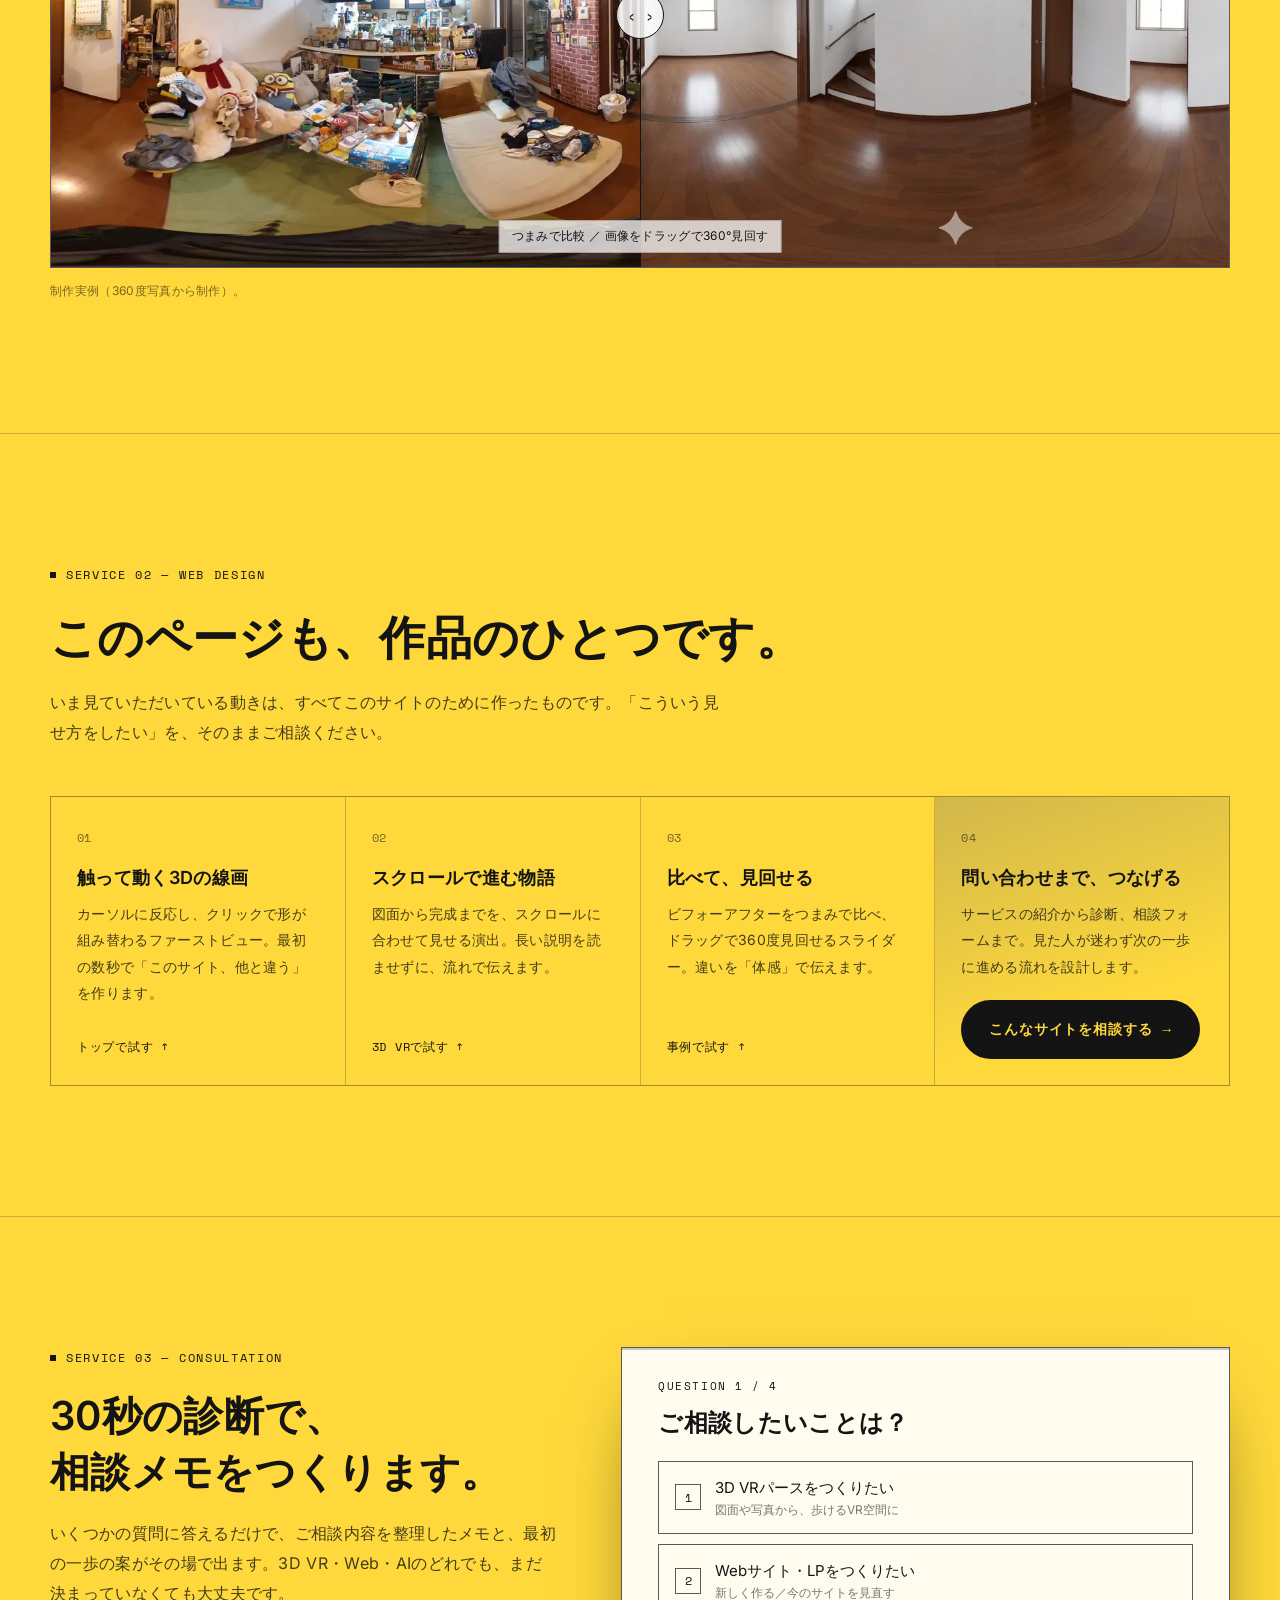
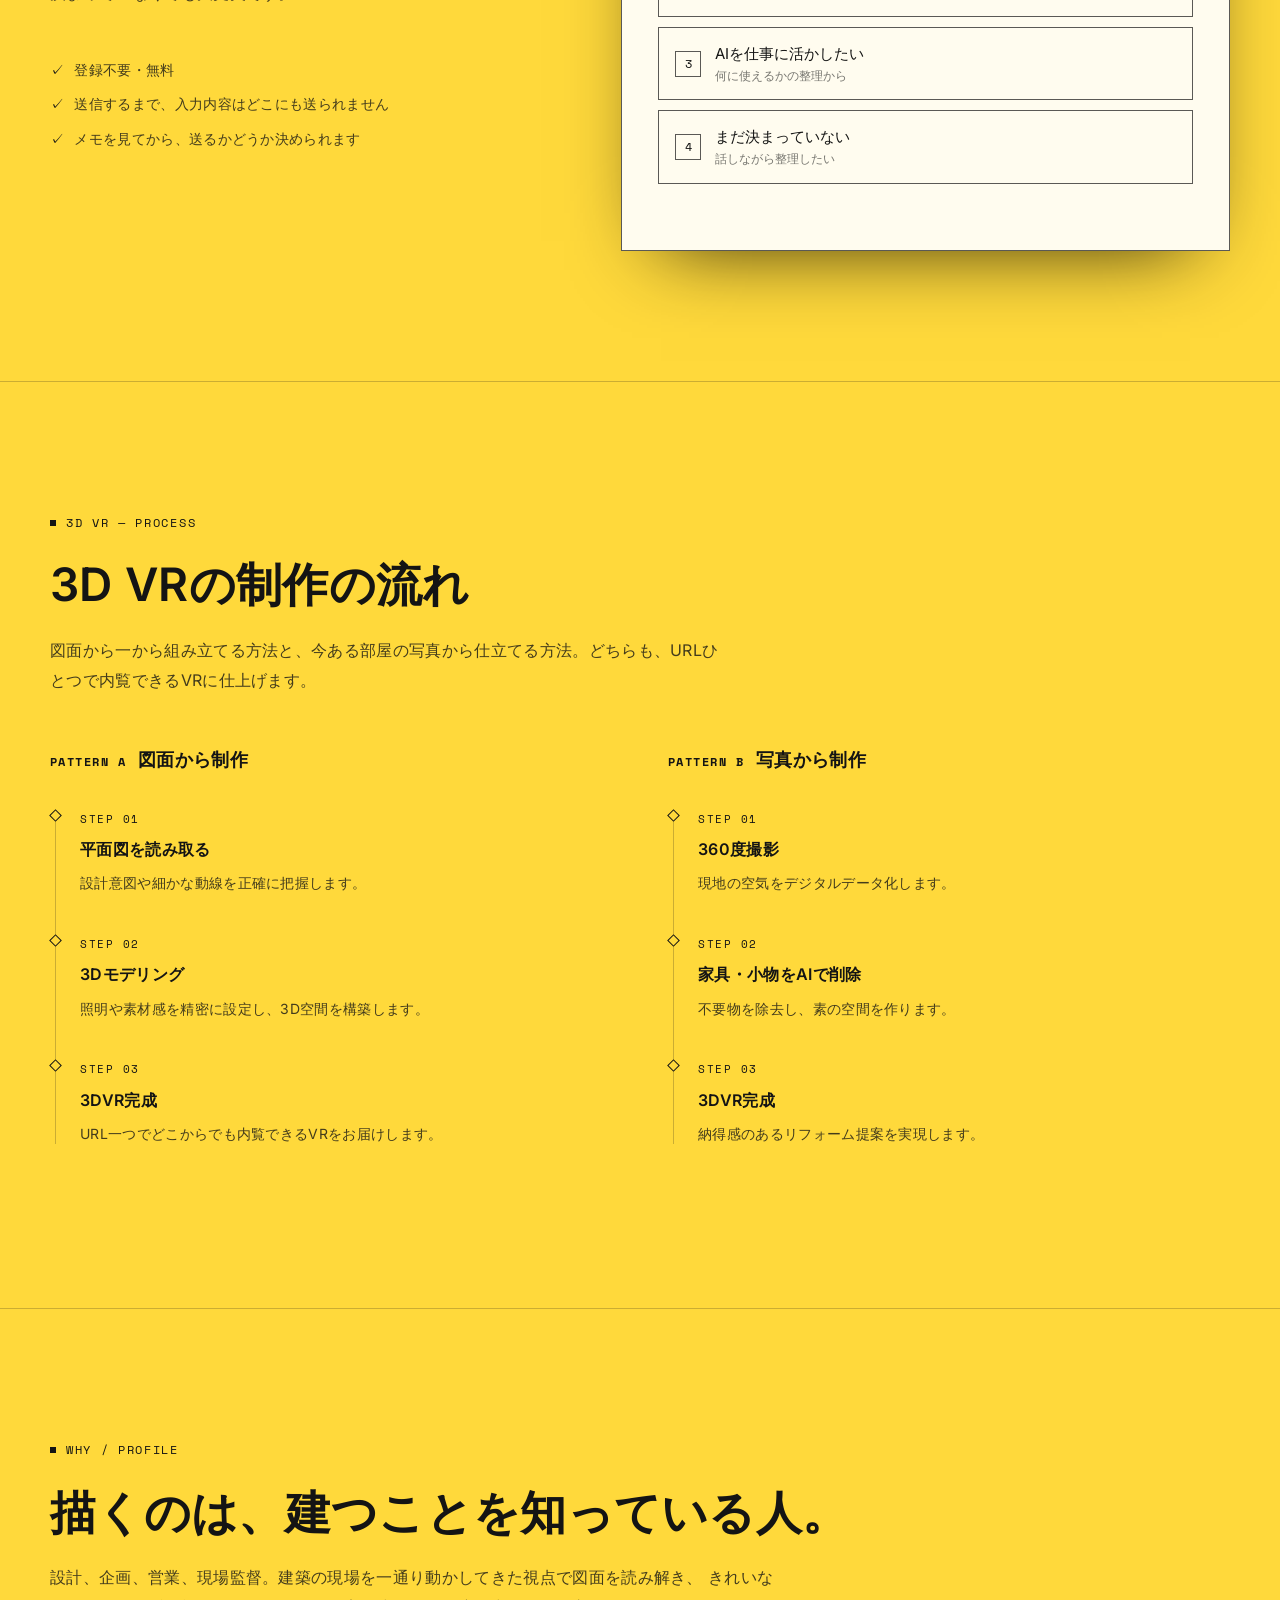
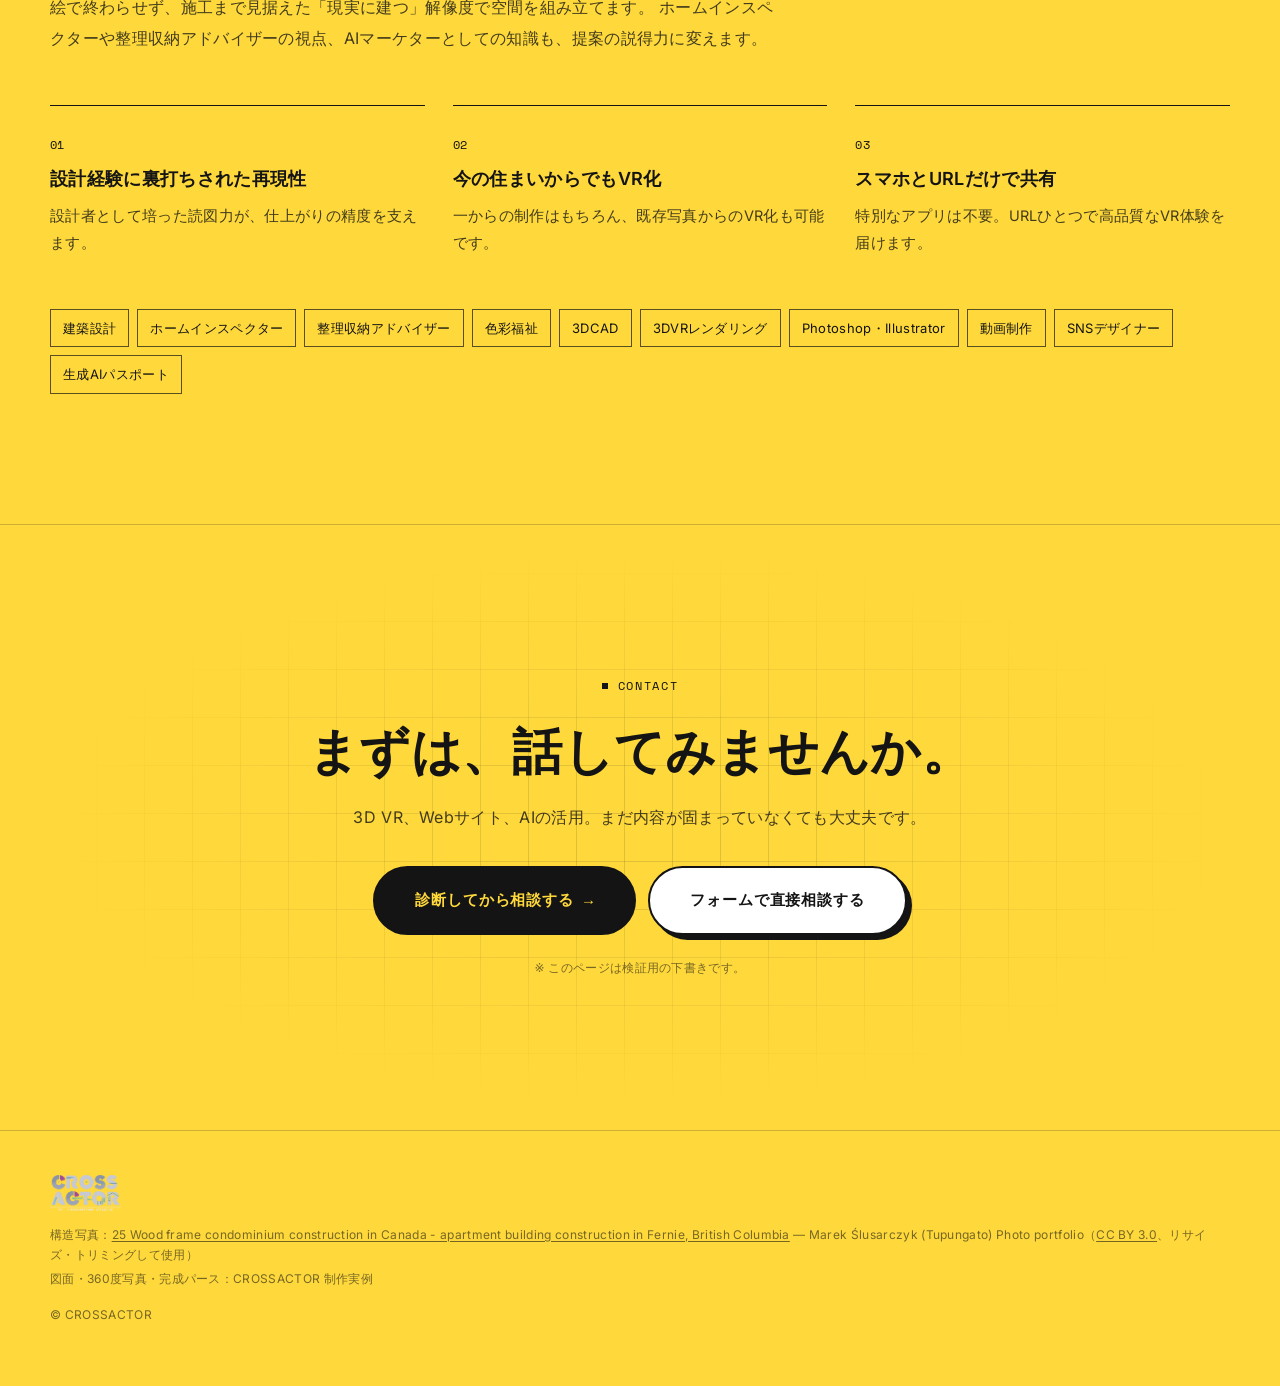
==== commit e180c135: "試作：ホームページの「青」と「黄色」、Claude Code への引き継ぎメモ - 黄色：index.html を黄色地に。トップを物件資料→区割り→建物→街並みの動き（town.js）に差し替え、3" ====
--- a/index.html
+++ b/index.html
@@ -7,6 +7,8 @@
 <meta name="description" content="3D VRパース制作、動きのあるWebサイト・LP制作、AI導入・活用の相談。設計の現場で培った「伝わる」を、見て触れるかたちにするスタジオです。">
 <link rel="stylesheet" href="styles.css">
 <link rel="stylesheet" href="sections.css">
+<link rel="stylesheet" href="kiiro.css">
+<link rel="stylesheet" href="town.css">
 </head>
 <body>
 
@@ -26,33 +28,51 @@
 
 <!-- ============ HERO ============
      線だけの3Dモデルが 家 → Webサイト → AI と組み替わり、見出しの語も連動して入れ替わる -->
-<section class="hero" id="top">
-  <canvas class="hero__canvas" id="hero-canvas" aria-hidden="true"></canvas>
-  <div class="hero__glow" aria-hidden="true"></div>
+<section class="hero town" id="top" data-v="1">
+  <canvas class="town__canvas" id="town-canvas" aria-hidden="true" data-zoom="0.6" data-cx="0.7" data-cy="0.6"></canvas>
+  <p class="town__screen" aria-hidden="true">SAMPLE ／ 分譲地 12区画　PREVIEW</p>
 
   <div class="hero__inner">
-    <p class="label rise" style="--d:.05s"><span class="label__dot"></span>AI INNOVATION STUDIO</p>
-    <h1 class="hero__title rise" style="--d:.15s" aria-label="建築も、Webも、AIも、体験に変える。">
-      <span aria-hidden="true"><span class="hero__word"><span class="hero__word-in is-cyan" id="hero-word">建築</span></span>を、<br>体験に変える。</span>
-    </h1>
-    <p class="hero__lead rise" style="--d:.28s">
-      3D VRパース、動きのあるWebサイト、AIの活用相談。<br>
-      設計の現場で培った「伝わる」を、見て・触れるかたちにします。
-    </p>
+    <p class="label rise" style="--d:.05s"><span class="label__dot"></span>AI × 建築 ／ 建築PV・パース・図面制作</p>
+    <h1 class="hero__title rise tv tv1" style="--d:.15s">物件資料だけで、<br><span class="mk">街ができる。</span></h1>
+    <h1 class="hero__title rise tv tv2" style="--d:.15s">物件資料から、<br><span class="mk">街並みPV</span>まで。</h1>
+    <h1 class="hero__title rise tv tv3" style="--d:.15s">街は、<br>物件資料から建つ。</h1>
+    <p class="hero__lead rise" style="--d:.28s">区画図や販売図面など、お手元の物件資料だけで、街並みPV・ウォークスルー・清書図面まで。読み取りと区割りはAIが下ごしらえして、仕上げは設計の目で整えます。</p>
     <div class="hero__actions rise" style="--d:.4s">
       <a class="btn btn--primary btn--lg" href="#diagnosis">30秒の相談診断をする</a>
-      <a class="btn btn--line btn--lg" href="#services">サービスを見る</a>
-    </div>
-    <ul class="hero__chips rise" style="--d:.52s" aria-label="表示する線画を切り替える">
-      <li><button type="button" class="chip is-active" data-shape="0" aria-pressed="true"><span>01</span>3D VR</button></li>
-      <li><button type="button" class="chip" data-shape="1" aria-pressed="false"><span>02</span>WEB</button></li>
-      <li><button type="button" class="chip" data-shape="2" aria-pressed="false"><span>03</span>AI</button></li>
-    </ul>
-  </div>
-
-  <p class="hero__hint" aria-hidden="true">MOVE CURSOR ／ CLICK TO REBUILD</p>
-  <a class="hero__made" href="#showcase">このサイトも CROSSACTOR が制作しています →</a>
-</section>
+      <a class="btn btn--line btn--lg" href="#showcase">作例を見る</a>
+    </div>
+  </div>
+
+  <div class="town__ai" aria-hidden="true">
+    <p class="town__ai-bar"><i></i><i></i><i></i><span>Crossactor AI</span></p>
+    <div class="town__ai-log" id="town-log"></div>
+  </div>
+
+  <div class="town__hud">
+    <p class="town__rec" aria-hidden="true"><i></i>REC <span id="town-tc">00:00</span> / 00:18</p>
+    <ol class="town__steps" aria-label="街ができる順番。押すとその場面へ移ります">
+      <li><button type="button" data-step="0"><span>01</span>物件資料</button></li>
+      <li><button type="button" data-step="1"><span>02</span>区割り</button></li>
+      <li><button type="button" data-step="2"><span>03</span>建物</button></li>
+      <li><button type="button" data-step="3"><span>04</span>街並み</button></li>
+    </ol>
+    <div class="town__bar" aria-hidden="true"><i id="town-bar"></i></div>
+  </div>
+
+  <div class="hero__me" aria-hidden="true">
+    <p class="bub bub1">物件資料しかない？</p>
+    <p class="bub bub2">AIと一緒に、街並みPVにします。</p>
+    <div class="arch"></div>
+    <img src="assets/egao.png" alt="">
+  </div>
+</section>
+
+<nav class="vswitch" aria-label="トップの案を切り替える（試作だけの表示）">
+  <button type="button" data-v="1" aria-pressed="true">案1 ステージ</button>
+  <button type="button" data-v="2" aria-pressed="false">案2 モニター</button>
+  <button type="button" data-v="3" aria-pressed="false">案3 大見出し</button>
+</nav>
 
 <div class="marquee" aria-hidden="true">
   <div class="marquee__track">
@@ -353,6 +373,8 @@
 </footer>
 
 <script src="hero3d.js"></script>
+<script src="town.js"></script>
+<script src="town-ui.js"></script>
 <script src="app.js"></script>
 <script src="top.js"></script>
 <script src="consult.js"></script>
--- a/styles.css
+++ b/styles.css
@@ -30,8 +30,8 @@
   --text:    #e8e8f0;
   --muted:   rgba(232,232,240,.64);
   --faint:   rgba(232,232,240,.4);
-  --rule:    rgba(0,200,255,.16);
-  --rule2:   rgba(0,200,255,.34);
+  --rule:    rgba(255,255,255,.16);
+  --rule2:   rgba(255,255,255,.34);
 
   --wrap:    1180px;
   --ease:    cubic-bezier(.16,.84,.44,1);
@@ -64,12 +64,12 @@
   position:fixed; inset:0 0 auto 0; z-index:100;
   display:flex; align-items:center; gap:28px;
   padding:12px max(24px, calc((100vw - var(--wrap)) / 2));
-  background:linear-gradient(to bottom, rgba(10,10,15,.92), rgba(10,10,15,0));
+  background:linear-gradient(to bottom, rgba(255,255,255,.92), rgba(255,255,255,0));
   border-bottom:1px solid transparent;
   transition:background .4s var(--ease), border-color .4s var(--ease);
 }
 .nav.is-stuck{
-  background:rgba(10,10,15,.9);
+  background:rgba(255,255,255,.9);
   backdrop-filter:blur(12px);
   border-bottom-color:var(--rule);
 }
@@ -90,13 +90,13 @@
   transition:transform .35s var(--ease), box-shadow .35s var(--ease),
              border-color .35s var(--ease), color .35s var(--ease), background .35s var(--ease);
 }
-.btn--primary{ background:var(--cyan); color:#041018; }
+.btn--primary{ background:var(--cyan); color:#FFD93B; }
 .btn--primary::after{ content:"→"; font-family:var(--mono); }
 .btn--primary:hover{
   transform:translateY(-2px);
-  box-shadow:0 0 0 1px var(--cyan), 0 12px 40px -10px rgba(0,200,255,.75);
-}
-.btn--line{ border-color:var(--rule2); color:var(--text); background:rgba(10,10,15,.4); }
+  box-shadow:0 0 0 1px var(--cyan), 0 12px 40px -10px rgba(255,255,255,.75);
+}
+.btn--line{ border-color:var(--rule2); color:var(--text); background:rgba(255,255,255,.4); }
 .btn--line:hover{ border-color:var(--cyan); color:var(--cyan); }
 .btn--lg{ padding:18px 40px; font-size:15px; }
 .nav__cta{ padding:9px 18px; font-size:13px; }
@@ -141,7 +141,7 @@
   font-size:clamp(34px, 4.6vw, 64px); line-height:1.3; font-weight:800;
   margin:0 0 22px;
 }
-.hl{ color:var(--cyan); text-shadow:0 0 34px rgba(0,200,255,.45); }
+.hl{ color:var(--cyan); text-shadow:0 0 34px rgba(255,255,255,.45); }
 .seq__lead{ color:var(--muted); font-size:clamp(14px, 1.3vw, 16px); margin:0 0 28px; }
 
 .phases{ list-style:none; margin:0 0 32px; padding:0; border-top:1px solid var(--rule); }
@@ -187,7 +187,7 @@
   vector-effect:non-scaling-stroke; stroke-linecap:round; stroke-linejoin:round;
   stroke-dasharray:1; stroke-dashoffset:1;
 }
-.layer--draw .dim{ stroke:rgba(0,200,255,.55); stroke-width:1; }
+.layer--draw .dim{ stroke:rgba(255,255,255,.55); stroke-width:1; }
 .layer--draw .struct{ stroke:var(--green); stroke-opacity:.9; }
 .layer--draw text{
   fill:var(--cyan); font-family:var(--mono); font-size:13px; letter-spacing:.06em;
@@ -223,7 +223,7 @@
 .vr__read{
   position:absolute; left:50%; bottom:18px; transform:translateX(-50%);
   font-family:var(--mono); font-size:11px; letter-spacing:.14em; color:var(--cyan);
-  background:rgba(7,7,11,.7); padding:4px 10px; white-space:nowrap;
+  background:rgba(255,255,255,.7); padding:4px 10px; white-space:nowrap;
 }
 
 .hud{
@@ -231,7 +231,7 @@
   display:flex; align-items:center; gap:14px;
   padding:10px 14px;
   font-family:var(--mono); font-size:11px; letter-spacing:.12em; color:var(--cyan);
-  background:linear-gradient(to bottom, rgba(7,7,11,.9), rgba(7,7,11,0));
+  background:linear-gradient(to bottom, rgba(255,255,255,.9), rgba(255,255,255,0));
 }
 .hud__name{ color:var(--text); min-width:92px; }
 .hud__bar{ flex:1; height:1px; background:var(--rule); }
@@ -274,7 +274,7 @@
 .tag{
   display:inline-block; padding:3px 10px;
   font-family:var(--mono); font-size:11px; letter-spacing:.08em;
-  color:var(--green); border:1px solid rgba(122,186,42,.45);
+  color:var(--green); border:1px solid rgba(20,20,20,.45);
 }
 
 /* ---------- BEFORE / AFTER ---------- */
@@ -285,7 +285,7 @@
   transition:background .3s var(--ease), color .3s var(--ease);
 }
 .cmp-tab:hover{ color:var(--text); }
-.cmp-tab[aria-selected="true"]{ background:var(--cyan); color:#041018; font-weight:600; }
+.cmp-tab[aria-selected="true"]{ background:var(--cyan); color:#FFD93B; font-weight:600; }
 .cmp-tab:focus-visible{ outline:2px solid var(--cyan); outline-offset:2px; }
 
 .cmp{
@@ -312,21 +312,21 @@
   width:48px; height:48px; transform:translate(-50%, -50%);
   display:grid; place-items:center;
   border:1px solid var(--cyan); border-radius:50%;
-  background:rgba(10,10,15,.82); color:var(--cyan);
+  background:rgba(255,255,255,.82); color:var(--cyan);
   font-family:var(--mono); font-size:15px; cursor:ew-resize; touch-action:none;
 }
 .cmp__handle:focus-visible{ outline:2px solid var(--cyan); outline-offset:4px; }
 .cmp__tag{
   position:absolute; top:14px; z-index:1;
   padding:5px 10px; font-family:var(--sans); font-size:12px; letter-spacing:.04em;
-  background:rgba(10,10,15,.78); border:1px solid var(--rule2); pointer-events:none;
+  background:rgba(255,255,255,.78); border:1px solid var(--rule2); pointer-events:none;
 }
 .cmp__tag--a{ left:14px; }
 .cmp__tag--b{ right:14px; color:var(--cyan); }
 .cmp__hint{
   position:absolute; left:50%; bottom:14px; transform:translateX(-50%); z-index:1;
   margin:0; padding:4px 12px; white-space:nowrap; pointer-events:none;
-  font-size:12px; background:rgba(10,10,15,.75); border:1px solid var(--rule);
+  font-size:12px; background:rgba(255,255,255,.75); border:1px solid var(--rule);
   transition:opacity .5s var(--ease);
 }
 .cmp.is-touched .cmp__hint{ opacity:0; }
--- a/sections.css
+++ b/sections.css
@@ -24,14 +24,14 @@
 .hero__glow{
   position:absolute; inset:0; z-index:-1; pointer-events:none;
   background:
-    radial-gradient(560px circle at var(--gx, 70%) var(--gy, 45%), rgba(0,200,255,.13), transparent 62%),
-    radial-gradient(900px circle at 88% 115%, rgba(180,74,240,.12), transparent 60%);
+    radial-gradient(560px circle at var(--gx, 70%) var(--gy, 45%), rgba(255,255,255,.13), transparent 62%),
+    radial-gradient(900px circle at 88% 115%, rgba(255,255,255,.12), transparent 60%);
 }
 .hero__canvas{ position:absolute; inset:0; z-index:0; width:100%; height:100%; cursor:pointer; }
 /* 左側の文字の下だけ暗くして、線画に負けないようにする */
 .hero::after{
   content:""; position:absolute; inset:0; z-index:0; pointer-events:none;
-  background:linear-gradient(90deg, rgba(10,10,15,.82) 0%, rgba(10,10,15,.55) 34%, rgba(10,10,15,0) 60%);
+  background:linear-gradient(90deg, rgba(255,255,255,.82) 0%, rgba(255,255,255,.55) 34%, rgba(255,255,255,0) 60%);
 }
 /* 文字の上でもカーソルが線画に届くよう、文字の塊はポインタを素通りさせる */
 .hero__inner{ position:relative; z-index:1; max-width:640px; pointer-events:none; }
@@ -46,9 +46,9 @@
   display:inline-block;
   transition:transform .45s var(--ease), opacity .45s var(--ease), filter .45s var(--ease);
 }
-.hero__word-in.is-cyan  { color:var(--cyan);  text-shadow:0 0 40px rgba(0,200,255,.5); }
-.hero__word-in.is-green { color:var(--green); text-shadow:0 0 40px rgba(122,186,42,.5); }
-.hero__word-in.is-purple{ color:#cf8bff;      text-shadow:0 0 40px rgba(180,74,240,.55); }
+.hero__word-in.is-cyan  { color:var(--cyan);  text-shadow:0 0 40px rgba(255,255,255,.5); }
+.hero__word-in.is-green { color:var(--green); text-shadow:0 0 40px rgba(20,20,20,.5); }
+.hero__word-in.is-purple{ color:#141414;      text-shadow:0 0 40px rgba(255,255,255,.55); }
 .hero__word-in.is-out{ transform:translateY(-.45em); opacity:0; filter:blur(8px); }
 .hero__word-in.is-in{ animation:wordIn .6s var(--ease); }
 @keyframes wordIn{
@@ -63,14 +63,14 @@
   appearance:none; cursor:pointer;
   display:inline-flex; align-items:center; gap:8px;
   padding:8px 14px; border:1px solid var(--rule2);
-  background:rgba(10,10,15,.6); color:var(--muted);
+  background:rgba(255,255,255,.6); color:var(--muted);
   font-family:var(--mono); font-size:12px; letter-spacing:.1em;
   transition:color .3s var(--ease), background .3s var(--ease), border-color .3s var(--ease);
 }
 .chip span{ color:var(--faint); }
 .chip:hover{ color:var(--text); border-color:var(--cyan); }
-.chip.is-active{ background:var(--cyan); border-color:var(--cyan); color:#041018; }
-.chip.is-active span{ color:rgba(4,16,24,.55); }
+.chip.is-active{ background:var(--cyan); border-color:var(--cyan); color:#FFD93B; }
+.chip.is-active span{ color:rgba(255,217,59,.55); }
 .chip:focus-visible{ outline:2px solid var(--cyan); outline-offset:3px; }
 
 .hero__hint{
@@ -98,7 +98,7 @@
 .marquee__group{
   display:flex; align-items:center; gap:28px; padding-right:28px;
   font-family:var(--mono); font-size:clamp(18px, 2.4vw, 30px); letter-spacing:.08em; white-space:nowrap;
-  color:transparent; -webkit-text-stroke:1px rgba(0,200,255,.6);
+  color:transparent; -webkit-text-stroke:1px rgba(255,255,255,.6);
 }
 .marquee__group i{ font-style:normal; color:var(--cyan); -webkit-text-stroke:0; }
 @keyframes marquee{ to{ transform:translateX(-50%); } }
@@ -111,14 +111,14 @@
   display:flex; flex-direction:column;
   padding:36px 30px 28px;
   border:1px solid var(--rule);
-  background:linear-gradient(160deg, rgba(18,20,31,.95), rgba(10,10,15,.95));
+  background:linear-gradient(160deg, rgba(255,255,255,.95), rgba(255,255,255,.95));
   transform:perspective(900px) rotateX(var(--rx, 0deg)) rotateY(var(--ry, 0deg));
   transition:border-color .4s var(--ease), transform .5s var(--ease);
 }
 /* カーソル位置にスポットライト */
 .svc__card::before{
   content:""; position:absolute; inset:0; pointer-events:none;
-  background:radial-gradient(360px circle at var(--mx, 50%) var(--my, 0%), rgba(0,200,255,.14), transparent 62%);
+  background:radial-gradient(360px circle at var(--mx, 50%) var(--my, 0%), rgba(255,255,255,.14), transparent 62%);
   opacity:0; transition:opacity .4s var(--ease);
 }
 .svc__card:hover{ border-color:var(--rule2); }
@@ -130,7 +130,7 @@
 }
 .svc__en{ margin:0 0 10px; font-family:var(--mono); font-size:11px; letter-spacing:.14em; color:var(--cyan); }
 .svc__card[data-kind="web"] .svc__en{ color:var(--green); }
-.svc__card[data-kind="ai"] .svc__en{ color:#cf8bff; }
+.svc__card[data-kind="ai"] .svc__en{ color:#141414; }
 .svc__card h3{ margin:0 0 12px; font-size:22px; line-height:1.5; }
 .svc__card > p{ margin:0 0 18px; color:var(--muted); font-size:14.5px; }
 .svc__list{ list-style:none; margin:0 0 28px; padding:0; display:grid; gap:6px; font-size:13.5px; }
@@ -152,7 +152,7 @@
 .show__item h3{ margin:14px 0 10px; font-size:18px; line-height:1.5; }
 .show__item p{ margin:0 0 20px; color:var(--muted); font-size:14px; }
 .show__go{ margin-top:auto; font-family:var(--mono); font-size:12px; letter-spacing:.06em; color:var(--cyan); }
-.show__item--cta{ background:linear-gradient(160deg, rgba(0,200,255,.12), var(--bg) 70%); }
+.show__item--cta{ background:linear-gradient(160deg, rgba(255,255,255,.12), var(--bg) 70%); }
 .show__item--cta .btn{ margin-top:auto; align-self:flex-start; }
 
 /* ---------- 相談診断 ---------- */
@@ -167,7 +167,7 @@
   position:relative;
   min-height:440px; padding:30px var(--pad) 26px;
   border:1px solid var(--rule2);
-  background:rgba(14,15,23,.92);
+  background:rgba(255,255,255,.92);
   box-shadow:0 30px 80px -40px rgba(0,0,0,.9);
 }
 .diag__bar{ height:2px; margin:-30px calc(var(--pad) * -1) 26px; background:var(--rule); }
@@ -185,7 +185,7 @@
   font:inherit; font-size:15px; line-height:1.6;
   transition:border-color .25s var(--ease), background .25s var(--ease), transform .25s var(--ease);
 }
-.opt:hover, .opt:focus-visible{ outline:none; border-color:var(--cyan); background:rgba(0,200,255,.07); transform:translateX(4px); }
+.opt:hover, .opt:focus-visible{ outline:none; border-color:var(--cyan); background:rgba(255,255,255,.07); transform:translateX(4px); }
 .opt__key{
   flex:none; width:26px; height:26px; display:grid; place-items:center;
   border:1px solid var(--rule2); font-family:var(--mono); font-size:12px; color:var(--cyan);
@@ -202,7 +202,7 @@
   font:inherit; font-size:13.5px; line-height:1.8;
 }
 .memo:focus{ outline:1px solid var(--cyan); }
-.next{ margin:16px 0 0; padding:14px 16px; border-left:2px solid var(--green); background:rgba(122,186,42,.07); }
+.next{ margin:16px 0 0; padding:14px 16px; border-left:2px solid var(--green); background:rgba(20,20,20,.07); }
 .next h4{ margin:0 0 6px; font-family:var(--mono); font-size:12px; letter-spacing:.1em; color:var(--green); }
 .next p{ margin:0; font-size:14px; }
 .diag__actions{ display:flex; flex-wrap:wrap; align-items:center; gap:10px; margin-top:20px; }
@@ -217,22 +217,22 @@
   position:fixed; right:20px; bottom:20px; z-index:90;
   display:inline-flex; align-items:center; gap:10px;
   padding:13px 20px; border-radius:999px;
-  background:var(--cyan); color:#041018; font-size:14px; font-weight:700;
-  box-shadow:0 14px 40px -12px rgba(0,200,255,.85);
+  background:var(--cyan); color:#FFD93B; font-size:14px; font-weight:700;
+  box-shadow:0 14px 40px -12px rgba(255,255,255,.85);
   transform:translateY(140%); opacity:0; pointer-events:none;
   transition:transform .5s var(--ease), opacity .5s var(--ease);
 }
 .float-cta.is-shown{ transform:none; opacity:1; pointer-events:auto; }
-.float-cta__dot{ width:8px; height:8px; border-radius:50%; background:#041018; animation:ping 1.6s ease-out infinite; }
+.float-cta__dot{ width:8px; height:8px; border-radius:50%; background:#FFD93B; animation:ping 1.6s ease-out infinite; }
 @keyframes ping{
-  0%  { box-shadow:0 0 0 0 rgba(4,16,24,.55); }
-  100%{ box-shadow:0 0 0 8px rgba(4,16,24,0); }
+  0%  { box-shadow:0 0 0 0 rgba(255,217,59,.55); }
+  100%{ box-shadow:0 0 0 8px rgba(255,217,59,0); }
 }
 
 /* ---------- レスポンシブ ---------- */
 @media (max-width:980px){
   .hero{ align-items:flex-end; padding-top:90px; padding-bottom:84px; }
-  .hero::after{ background:linear-gradient(180deg, rgba(10,10,15,0) 30%, rgba(10,10,15,.75) 55%, rgba(10,10,15,.9) 100%); }
+  .hero::after{ background:linear-gradient(180deg, rgba(255,255,255,0) 30%, rgba(255,255,255,.75) 55%, rgba(255,255,255,.9) 100%); }
   .hero__title{ font-size:clamp(34px, 9vw, 56px); }
   .hero__chips{ margin-top:22px; }
   .hero__hint{ display:none; }
--- a/kiiro.css
+++ b/kiiro.css
@@ -0,0 +1,35 @@
+/* 黄色：E案の黄色地に、LPの線画3Dを黒い線で（試し用の上書き） */
+:root{
+  --bg:#FFD93B; --bg2:#FFE676; --ink:#FFFFFF;
+  --cyan:#141414; --purple:#7a2fb5; --green:#141414;
+  --text:#141414; --muted:rgba(20,20,20,.8); --faint:rgba(20,20,20,.58);
+  --rule:rgba(20,20,20,.22); --rule2:rgba(20,20,20,.7);
+}
+html{ background:#FFD93B; }
+.nav{ --text:#fff; --muted:rgba(255,255,255,.8); --rule:rgba(255,255,255,.2); background:#141414 !important; }
+.nav__links a:hover{ color:#FFD93B; }
+.nav .btn--primary{ background:#FFD93B; color:#141414; }
+.btn{ border-radius:999px; }
+.btn--primary{ border:2.5px solid #141414; }
+.btn--primary:hover{ box-shadow:none; }
+.btn--line{ background:#fff; color:#141414; border:2.5px solid #141414; box-shadow:5px 5px 0 #141414; }
+.btn--line:hover{ color:#141414; border-color:#141414; }
+.hero::before{ opacity:.7; }
+.hero__glow{ background:radial-gradient(560px circle at var(--gx, 70%) var(--gy, 45%), rgba(255,255,255,.6), transparent 62%); }
+.hero::after{ background:linear-gradient(90deg, rgba(255,217,59,.9) 0%, rgba(255,217,59,.55) 34%, rgba(255,217,59,0) 60%); }
+.hero__word-in.is-cyan,.hero__word-in.is-green,.hero__word-in.is-purple{ color:#141414; text-shadow:none; background:linear-gradient(transparent 62%, #fff 62%); }
+.label__dot{ box-shadow:none; }
+.chip{ background:#fff; color:#141414; border:2px solid #141414; border-radius:999px; }
+.chip span{ color:#555; }
+.chip.is-active{ background:#141414; border-color:#141414; color:#FFD93B; }
+.chip.is-active span{ color:#FFD93B; }
+.hero__hint{ display:none; }
+.marquee{ background:#141414; --text:#FFD93B; --muted:#FFD93B; --faint:#FFD93B; color:#FFD93B; }
+.hero__me{ position:absolute; right:max(24px, calc((100vw - var(--wrap)) / 2)); bottom:0; width:240px; z-index:1; pointer-events:none; }
+.hero__me .arch{ position:absolute; left:0; right:0; bottom:0; height:212px; background:#fff; border:2.5px solid #141414; border-bottom:0; border-radius:120px 120px 0 0; }
+.hero__me img{ position:relative; display:block; width:100%; height:auto; animation:meBob 4s ease-in-out infinite; transform-origin:50% 100%; }
+@keyframes meBob{ 0%,100%{ transform:rotate(-1.5deg) } 50%{ transform:rotate(1.5deg) translateY(-5px) } }
+.hero__me .bub{ position:absolute; margin:0; white-space:nowrap; color:#141414; border:2.5px solid #141414; padding:6px 18px; font-weight:700; font-size:16px; line-height:1.6; border-radius:22px 22px 4px 22px; }
+.bub1{ right:196px; bottom:236px; background:#fff; }
+.bub2{ right:214px; bottom:176px; background:#141414; color:#fff !important; }
+@media (max-width:820px){ .hero__me{ display:none; } }
--- a/town.css
+++ b/town.css
@@ -0,0 +1,116 @@
+/* 黄色トップ：自動区割り → 街ができていくPV（試作）。案1〜3 は .hero の data-v で切り替える */
+@font-face{ font-family:"Dela Gothic One"; font-weight:400; font-display:swap; src:url("assets/fonts-jp/dela-gothic-one-latin-400-normal.woff2") format("woff2"); unicode-range:U+0000-00FF; }
+@font-face{ font-family:"Dela Gothic One"; font-weight:400; font-display:swap; src:url("assets/fonts-jp/dela-gothic-one-japanese-400-normal.woff2") format("woff2"); }
+@font-face{ font-family:"Zen Maru Gothic"; font-weight:900; font-display:swap; src:url("assets/fonts-jp/zen-maru-gothic-latin-900-normal.woff2") format("woff2"); unicode-range:U+0000-00FF; }
+@font-face{ font-family:"Zen Maru Gothic"; font-weight:900; font-display:swap; src:url("assets/fonts-jp/zen-maru-gothic-japanese-900-normal.woff2") format("woff2"); }
+@font-face{ font-family:"Zen Maru Gothic"; font-weight:500; font-display:swap; src:url("assets/fonts-jp/zen-maru-gothic-japanese-500-normal.woff2") format("woff2"); }
+@font-face{ font-family:"Mochiy Pop One"; font-weight:400; font-display:swap; src:url("assets/fonts-jp/mochiy-pop-one-latin-400-normal.woff2") format("woff2"); unicode-range:U+0000-00FF; }
+@font-face{ font-family:"Mochiy Pop One"; font-weight:400; font-display:swap; src:url("assets/fonts-jp/mochiy-pop-one-japanese-400-normal.woff2") format("woff2"); }
+@font-face{ font-family:"Zen Kaku Gothic New"; font-weight:400; font-display:swap; src:url("assets/fonts-jp/zen-kaku-gothic-new-japanese-400-normal.woff2") format("woff2"); }
+@font-face{ font-family:"Zen Kaku Gothic New"; font-weight:700; font-display:swap; src:url("assets/fonts-jp/zen-kaku-gothic-new-japanese-700-normal.woff2") format("woff2"); }
+
+.town{ --edge:max(24px, calc((100vw - var(--wrap)) / 2)); }
+.town .tv{ display:none; }
+.town[data-v="1"] .tv1, .town[data-v="2"] .tv2, .town[data-v="3"] .tv3{ display:block; }
+.town__canvas{ position:absolute; inset:0; z-index:0; width:100%; height:100%; }
+.town .hero__inner{ max-width:600px; }
+.town .hero__title{ font-weight:400; }
+.town .mk{ background:linear-gradient(transparent 60%, #fff 60%); padding:0 .06em; }
+.town .hero__lead{ font-family:"Zen Kaku Gothic New", var(--sans); font-size:17px; line-height:1.95; color:#262626; max-width:520px; }
+.town .hero__made{ display:none; }
+
+/* 再生バー（どの段階か・押すとそこへ飛ぶ） */
+.town__hud{ position:absolute; z-index:2; left:var(--edge); bottom:30px; display:flex; flex-wrap:wrap; align-items:center; gap:10px 16px; }
+.town__rec{ font-family:var(--mono); font-size:12px; letter-spacing:.08em; color:#141414; display:flex; align-items:center; gap:8px; min-width:150px; }
+.town__rec i{ width:9px; height:9px; border-radius:50%; background:#d6281e; animation:recBlink 1.2s steps(2) infinite; }
+@keyframes recBlink{ 50%{ opacity:.2; } }
+.town__steps{ display:flex; gap:6px; list-style:none; margin:0; padding:0; }
+.town__steps button{ min-height:44px; padding:0 16px; font-family:"Zen Kaku Gothic New", var(--sans); font-weight:700; font-size:14px; color:#141414; background:#fff; border:2px solid #141414; border-radius:999px; cursor:pointer; }
+.town__steps button span{ font-family:var(--mono); font-size:11px; margin-right:6px; color:#555; }
+.town__steps button[aria-current="step"]{ background:#141414; color:#FFD93B; }
+.town__steps button[aria-current="step"] span{ color:#FFD93B; }
+.town__bar{ position:relative; width:220px; height:4px; background:rgba(20,20,20,.18); border-radius:2px; overflow:hidden; }
+.town__bar i{ position:absolute; inset:0 auto 0 0; width:0; background:#141414; }
+
+/* ---------- 案1 ステージ：全面の街に、左へ太い見出し（Dela Gothic One） ---------- */
+.town[data-v="1"]::after{ background:linear-gradient(90deg, rgba(255,217,59,.96) 0%, rgba(255,217,59,.78) 30%, rgba(255,217,59,0) 56%); }
+.town[data-v="1"] .hero__inner{ max-width:680px; }
+.town[data-v="1"] .hero__title{ font-family:"Dela Gothic One", var(--sans); font-size:clamp(40px, 5.3vw, 78px); line-height:1.22; letter-spacing:.02em; }
+.town[data-v="1"] .hero__me{ right:var(--edge); }
+
+/* ---------- 案2 モニター：右に再生中の画面、左に丸い見出し（Zen Maru Gothic） ---------- */
+.town[data-v="2"]::after{ display:none; }
+.town[data-v="2"] .town__canvas{ left:50%; right:auto; top:118px; bottom:auto; width:calc(50% - var(--edge)); height:calc(100% - 268px); min-height:460px;
+  background:#FFE98A; border:2.5px solid #141414; border-radius:22px; box-shadow:8px 8px 0 #141414; }
+.town[data-v="2"] .hero__inner{ max-width:calc(50% - 64px); }
+.town[data-v="2"] .hero__title{ font-family:"Zen Maru Gothic", var(--sans); font-weight:900; font-size:clamp(38px, 4.3vw, 64px); line-height:1.3; }
+.town[data-v="2"] .hero__lead{ font-family:"Zen Maru Gothic", var(--sans); font-weight:500; }
+.town[data-v="2"] .town__hud{ left:50%; bottom:42px; }
+.town[data-v="2"] .town__bar{ width:160px; }
+.town[data-v="2"] .hero__me{ right:auto; left:calc(50% - 150px); width:170px; }
+.town[data-v="2"] .hero__me .arch{ height:150px; border-radius:85px 85px 0 0; }
+.town[data-v="2"] .bub1{ right:auto; left:130px; bottom:176px; }
+.town[data-v="2"] .bub2{ right:auto; left:150px; bottom:124px; }
+.town[data-v="2"] .town__screen{ display:flex; }
+
+/* ---------- 案3 大見出し：中央に特大の見出し、その下から街が建つ（Mochiy Pop One） ---------- */
+.town[data-v="3"]{ align-items:flex-start; }
+.town[data-v="3"]::after{ background:linear-gradient(180deg, rgba(255,217,59,.92) 0%, rgba(255,217,59,.6) 30%, rgba(255,217,59,0) 50%); }
+.town[data-v="3"] .hero__inner{ max-width:none; width:100%; text-align:center; display:flex; flex-direction:column; align-items:center; }
+.town[data-v="3"] .hero__title{ font-family:"Mochiy Pop One", var(--sans); font-size:clamp(50px, 8.2vw, 118px); line-height:1.12; margin-bottom:14px;
+  -webkit-text-stroke:0; paint-order:stroke fill; text-shadow:0 6px 0 #fff, 0 -2px 0 #fff, 3px 0 0 #fff, -3px 0 0 #fff; }
+.town[data-v="3"] .hero__lead{ text-align:center; margin-inline:auto; margin-bottom:24px; }
+.town[data-v="3"] .hero__actions{ justify-content:center; }
+.town[data-v="3"] .label{ justify-content:center; }
+.town[data-v="3"] .hero__me{ display:none; }
+.town[data-v="3"] .town__hud{ left:50%; transform:translateX(-50%); justify-content:center; }
+
+.town__screen{ display:none; position:absolute; z-index:2; left:calc(50% + 18px); top:132px; gap:8px; align-items:center;
+  font-family:var(--mono); font-size:11px; letter-spacing:.1em; color:#141414; background:#fff; border:2px solid #141414; border-radius:999px; padding:4px 12px; }
+
+/* 試作だけの切り替えボタン */
+.vswitch{ position:fixed; z-index:300; right:16px; top:84px; display:flex; gap:6px; padding:6px; background:#141414; border-radius:999px; }
+.vswitch button{ min-height:40px; padding:0 14px; border-radius:999px; border:0; font-family:"Zen Kaku Gothic New", var(--sans); font-weight:700; font-size:13px; background:transparent; color:#fff; cursor:pointer; }
+.vswitch button[aria-pressed="true"]{ background:#FFD93B; color:#141414; }
+
+.town[data-v="2"] .town__hud{ left:calc(50% + 36px); }
+.town[data-v="3"]{ min-height:1180px; }
+.town[data-v="3"] .town__hud{ bottom:34px; }
+
+/* AI の層：点の方眼と、AIのログ（紫だけがAIの色） */
+.town{ --ai:#4B2BD6; }
+.town::before{ background-image:radial-gradient(rgba(20,20,20,.26) 1.3px, transparent 1.7px) !important; background-size:22px 22px !important; }
+.town .label__dot{ background:var(--ai); }
+.town__ai{ position:absolute; z-index:2; right:var(--edge); top:112px; width:300px; background:#fff; border:2.5px solid #141414; border-radius:16px; box-shadow:5px 5px 0 #141414; overflow:hidden; }
+.town__ai-bar{ display:flex; align-items:center; gap:6px; margin:0; padding:8px 12px; border-bottom:2px solid #141414; background:#FFE98A; font-family:var(--mono); font-size:11px; letter-spacing:.06em; color:#141414; }
+.town__ai-bar i{ width:9px; height:9px; border-radius:50%; border:1.5px solid #141414; background:#fff; }
+.town__ai-bar i:first-child{ background:var(--ai); }
+.town__ai-bar span{ margin-left:6px; }
+.town__ai-log{ min-height:168px; padding:10px 14px 12px; font-family:var(--mono), "Zen Kaku Gothic New", sans-serif; font-size:12px; line-height:1.75; color:#141414; }
+.town__ai-log p{ margin:0; }
+.town__ai-log .p{ color:var(--ai); font-weight:700; }
+.town__ai-log .ok{ color:var(--ai); margin-bottom:4px; }
+.town__cursor{ display:inline-block; width:7px; height:13px; margin-left:2px; vertical-align:-2px; background:#141414; animation:recBlink 1s steps(2) infinite; }
+.vswitch{ top:84px; right:auto; left:16px; }
+.town[data-v="2"] .town__ai{ right:calc(var(--edge) - 18px); top:86px; width:270px; }
+.town[data-v="3"] .town__ai{ top:640px; }
+
+/* スマホ：見出し → 街の画面 → 再生バー の順に縦へ並べる */
+@media (max-width:820px){
+  .town{ flex-direction:column; align-items:stretch; padding-top:150px; padding-bottom:40px; min-height:0; }
+  .town[data-v]{ min-height:0; }
+  .town::after{ display:none; }
+  .town .hero__inner, .town[data-v="2"] .hero__inner{ order:1; max-width:none; }
+  .town .town__canvas, .town[data-v] .town__canvas{ order:2; position:relative; inset:auto; left:auto; right:auto; top:auto; width:100%; height:300px; min-height:0; margin-top:28px;
+    background:#FFE98A; border:2.5px solid #141414; border-radius:18px; box-shadow:5px 5px 0 #141414; }
+  .town .town__hud, .town[data-v] .town__hud{ order:4; position:static; transform:none; margin-top:16px; justify-content:flex-start; }
+  .town__steps{ flex-wrap:wrap; }
+  .town__steps button{ white-space:nowrap; padding:0 12px; font-size:13px; }
+  .town__bar, .town__screen{ display:none !important; }
+  .town .town__ai, .town[data-v] .town__ai{ order:3; position:static; width:auto; margin-top:16px; }
+  .town .town__ai-log{ min-height:0; }
+  .town[data-v="3"] .hero__title{ font-size:44px; }
+  .town[data-v="2"] .hero__title{ font-size:36px; }
+  .vswitch{ top:80px; right:12px; left:12px; justify-content:center; }
+  .vswitch button{ min-height:36px; padding:0 10px; font-size:12px; }
+}
